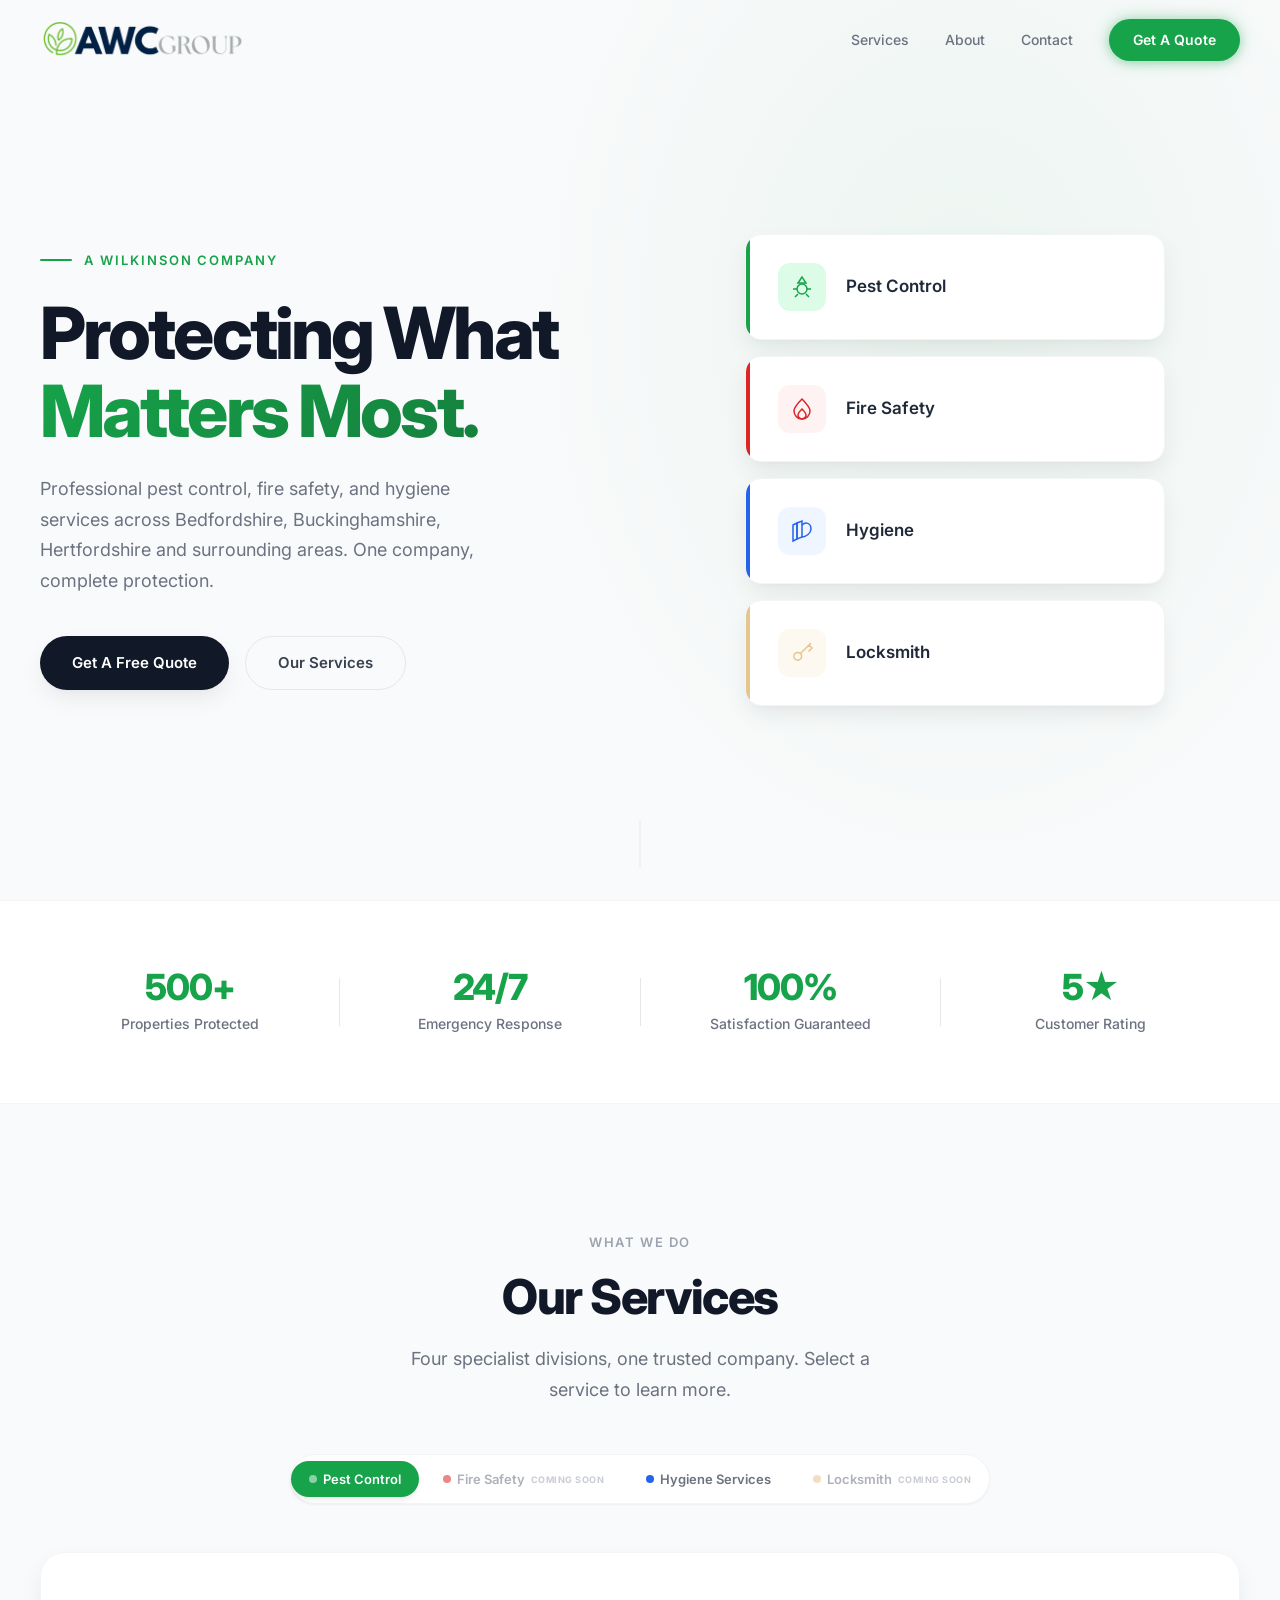
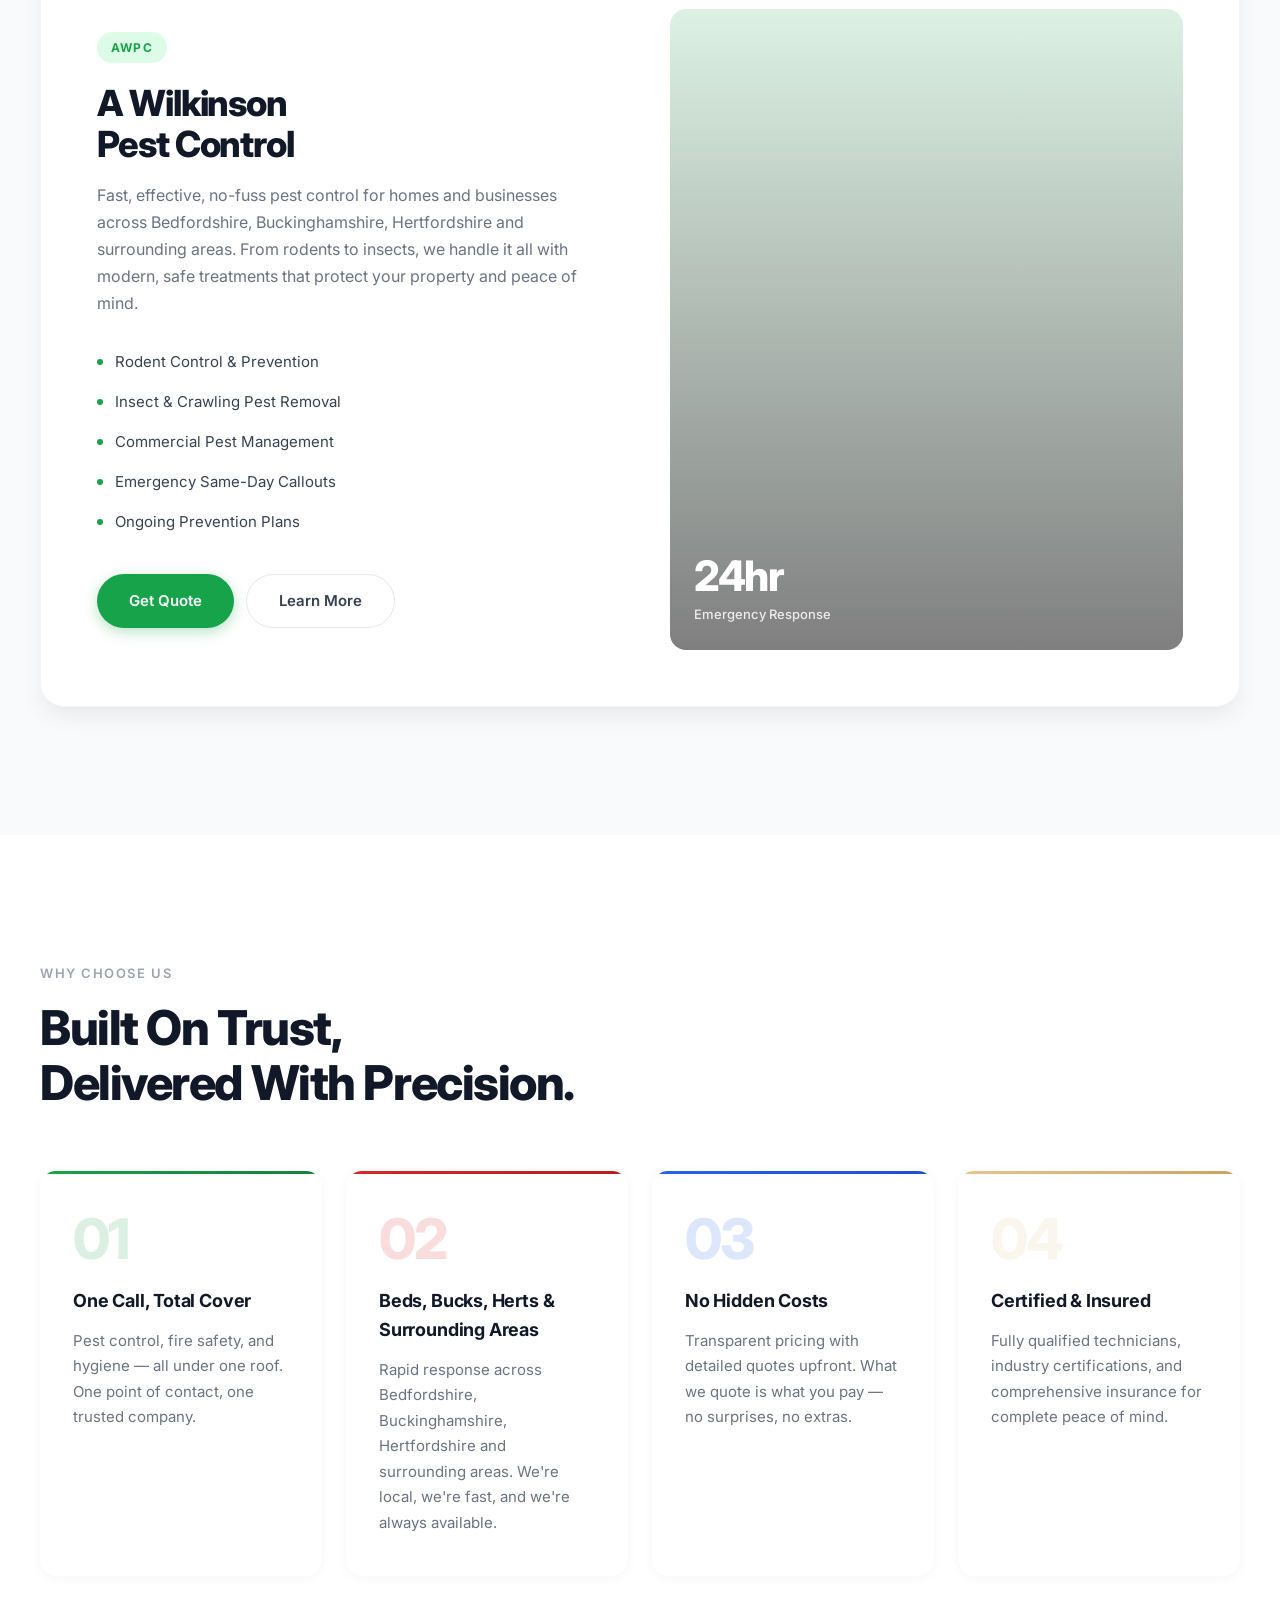
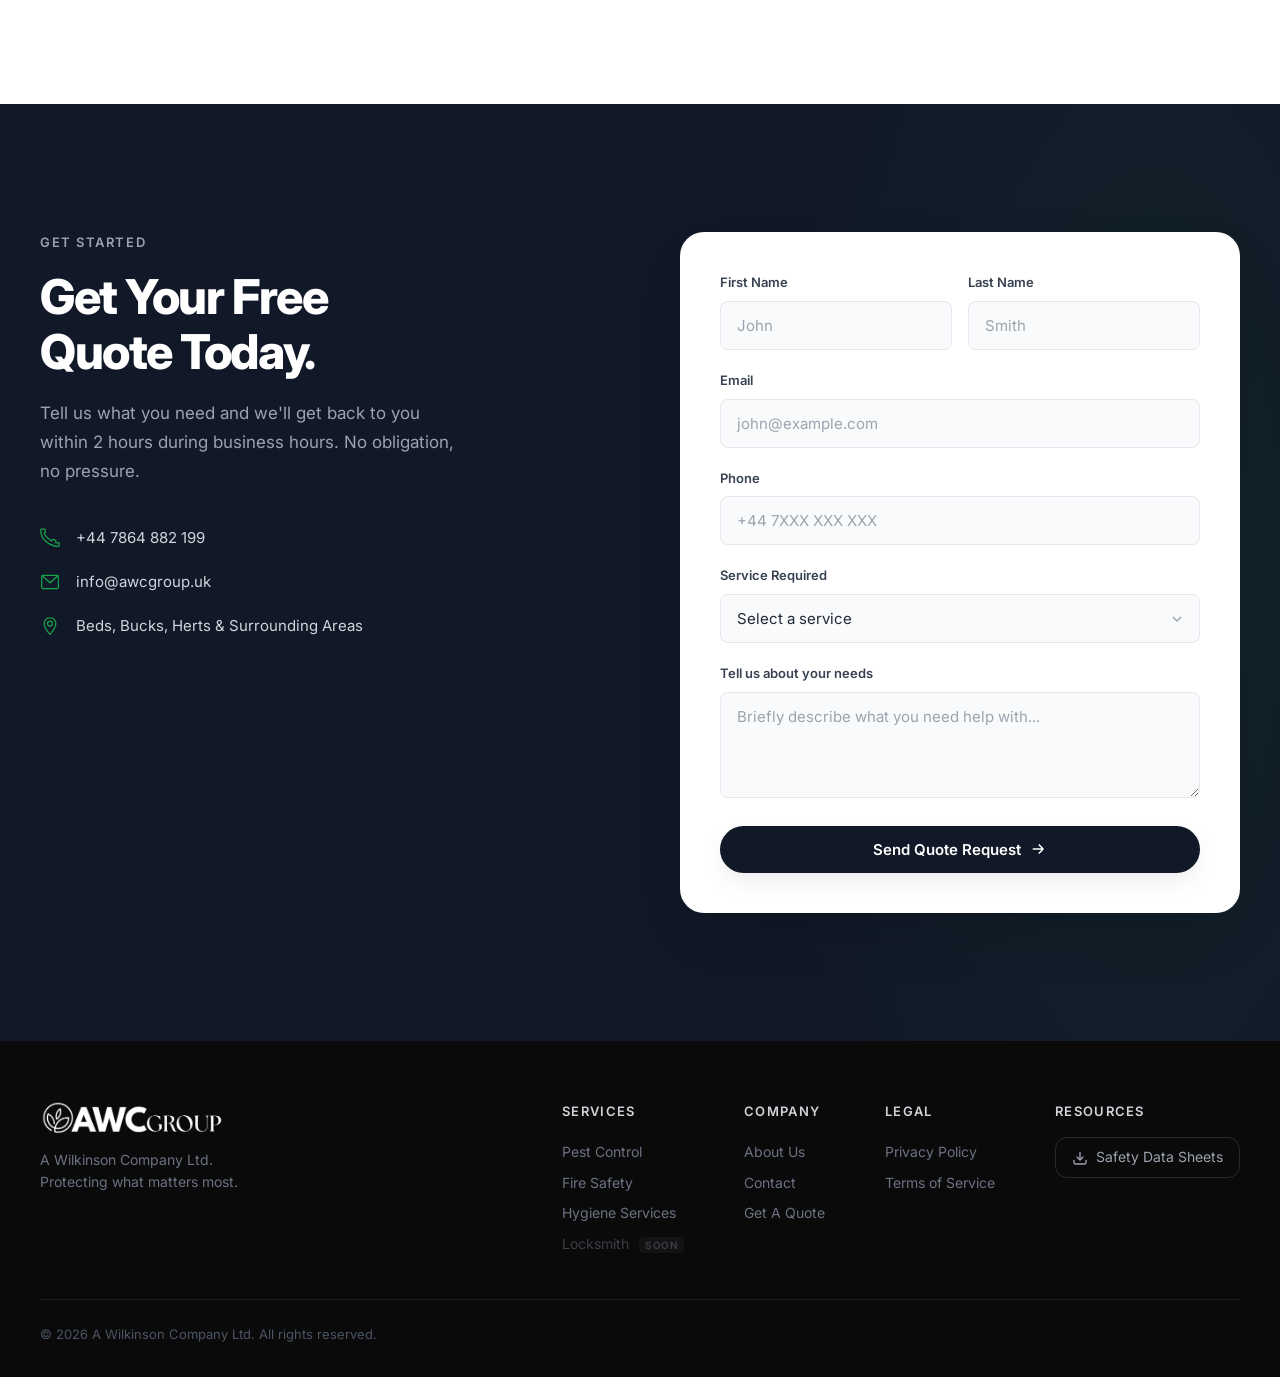
==== index.html @ a698be4d "Update contact email to info@awcgroup.uk across all pages Co-Authored-By: Claude Opus 4.6 <noreply@a" ====
<!DOCTYPE html>
<html lang="en">
<head>
    <meta charset="UTF-8">
    <meta name="viewport" content="width=device-width, initial-scale=1.0">
    <title>AWC Group | A Wilkinson Company</title>
    <link rel="icon" type="image/png" href="Assets/logos/awc-brand-circle.png">
    <link rel="apple-touch-icon" href="Assets/logos/awc-brand-circle.png">
    <link rel="preconnect" href="https://fonts.googleapis.com">
    <link rel="preconnect" href="https://fonts.gstatic.com" crossorigin>
    <link href="https://fonts.googleapis.com/css2?family=Inter:wght@300;400;500;600;700;800;900&display=swap" rel="stylesheet">
    <link rel="stylesheet" href="css/style.css">
    <link rel="stylesheet" href="css/animations.css">
</head>
<body>

    <!-- ===== NAVIGATION ===== -->
    <nav class="nav" id="nav">
        <div class="nav__container">
            <a href="index.html" class="nav__logo">
                <img src="Assets/AWC-Brand-Logo-Flat-e1769148801666.webp" alt="AWC Group" class="nav__logo-img">
            </a>

            <div class="nav__links">
                <div class="nav__dropdown">
                    <a href="#services" class="nav__link">Services</a>
                    <div class="nav__dropdown-menu">
                        <a href="pest-control.html" class="nav__dropdown-item nav__dropdown-item--pest">
                            <span class="nav__dropdown-dot"></span>Pest Control
                        </a>
                        <a href="fire-safety.html" class="nav__dropdown-item nav__dropdown-item--fire nav__dropdown-item--coming-soon">
                            <span class="nav__dropdown-dot"></span>Fire Safety<span class="nav__dropdown-coming-soon">Coming Soon</span>
                        </a>
                        <a href="hygiene-services.html" class="nav__dropdown-item nav__dropdown-item--hygiene">
                            <span class="nav__dropdown-dot"></span>Hygiene Services
                        </a>
                        <a href="#" class="nav__dropdown-item nav__dropdown-item--locksmith nav__dropdown-item--coming-soon">
                            <span class="nav__dropdown-dot"></span>Locksmith<span class="nav__dropdown-coming-soon">Coming Soon</span>
                        </a>
                    </div>
                </div>
                <a href="#about" class="nav__link">About</a>
                <a href="#quote" class="nav__link">Contact</a>
                <a href="#quote" class="nav__cta">Get A Quote</a>
            </div>

            <button class="nav__mobile-toggle" id="mobileToggle" aria-label="Menu">
                <span></span>
                <span></span>
                <span></span>
            </button>
        </div>
    </nav>

    <!-- Mobile Menu -->
    <div class="mobile-menu" id="mobileMenu">
        <div class="mobile-menu__bg"></div>
        <div class="mobile-menu__inner">
            <div class="mobile-menu__nav">
                <a href="#services" class="mobile-menu__link" data-index="1">Services</a>
                <a href="#about" class="mobile-menu__link" data-index="2">About</a>
                <a href="#quote" class="mobile-menu__link" data-index="3">Contact</a>
            </div>
            <div class="mobile-menu__services">
                <p class="mobile-menu__services-label">Our Divisions</p>
                <div class="mobile-menu__services-grid">
                    <a href="pest-control.html" class="mobile-menu__service-card mobile-menu__service-card--pest" data-index="4">
                        <div class="mobile-menu__service-icon">
                            <svg viewBox="0 0 24 24" fill="none" stroke="currentColor" stroke-width="1.5"><path d="M12 2L8 8H16L12 2Z"/><circle cx="12" cy="14" r="5"/><path d="M7 14H3M21 14H17"/></svg>
                        </div>
                        <div class="mobile-menu__service-info">
                            <span class="mobile-menu__service-name">Pest Control</span>
                            <span class="mobile-menu__service-tag">AWPC</span>
                        </div>
                        <svg class="mobile-menu__service-arrow" viewBox="0 0 24 24" fill="none" stroke="currentColor" stroke-width="2"><path d="M5 12H19M19 12L13 6M19 12L13 18"/></svg>
                    </a>
                    <div class="mobile-menu__service-card mobile-menu__service-card--fire mobile-menu__service-card--coming-soon" data-index="5">
                        <div class="mobile-menu__service-icon">
                            <svg viewBox="0 0 24 24" fill="none" stroke="currentColor" stroke-width="1.5"><path d="M12 2C8 6 4 10 4 14C4 18.4 7.6 22 12 22C16.4 22 20 18.4 20 14C20 10 16 6 12 2Z"/></svg>
                        </div>
                        <div class="mobile-menu__service-info">
                            <span class="mobile-menu__service-name">Fire Safety</span>
                            <span class="mobile-menu__service-tag">AWFS</span>
                            <span class="mobile-menu__service-coming-soon">Coming Soon</span>
                        </div>
                    </div>
                    <a href="hygiene-services.html" class="mobile-menu__service-card mobile-menu__service-card--hygiene" data-index="6">
                        <div class="mobile-menu__service-icon">
                            <svg viewBox="0 0 24 24" fill="none" stroke="currentColor" stroke-width="1.5"><path d="M12 22S20 18 20 12V5L12 2L4 5V12C4 18 12 22 12 22Z"/></svg>
                        </div>
                        <div class="mobile-menu__service-info">
                            <span class="mobile-menu__service-name">Hygiene Services</span>
                            <span class="mobile-menu__service-tag">AWHS</span>
                        </div>
                        <svg class="mobile-menu__service-arrow" viewBox="0 0 24 24" fill="none" stroke="currentColor" stroke-width="2"><path d="M5 12H19M19 12L13 6M19 12L13 18"/></svg>
                    </a>
                    <div class="mobile-menu__service-card mobile-menu__service-card--locksmith mobile-menu__service-card--coming-soon" data-index="7">
                        <div class="mobile-menu__service-icon">
                            <svg viewBox="0 0 24 24" fill="none" stroke="currentColor" stroke-width="1.5"><path d="M21 2L19 4M15.5 7.5L19 4M19 4L22 7L18.5 10.5M15.5 7.5L10.5 12.5C9 11 6.5 11 5 12.5C3.5 14 3.5 16.5 5 18C6.5 19.5 9 19.5 10.5 18C12 16.5 12 14 10.5 12.5M15.5 7.5L12 11"/></svg>
                        </div>
                        <div class="mobile-menu__service-info">
                            <span class="mobile-menu__service-name">Locksmith</span>
                            <span class="mobile-menu__service-tag">AWLS</span>
                            <span class="mobile-menu__service-coming-soon">Coming Soon</span>
                        </div>
                    </div>
                </div>
            </div>
            <div class="mobile-menu__bottom" data-index="8">
                <a href="#quote" class="mobile-menu__cta-btn">
                    Get A Free Quote
                    <svg viewBox="0 0 24 24" fill="none" stroke="currentColor" stroke-width="2" width="18" height="18"><path d="M5 12H19M19 12L13 6M19 12L13 18"/></svg>
                </a>
                <div class="mobile-menu__contact">
                    <span>info@awcgroup.uk</span>
                    <span class="mobile-menu__divider">&middot;</span>
                    <span>Beds, Bucks, Herts & Surrounding Areas</span>
                </div>
            </div>
        </div>
    </div>

    <!-- ===== HERO ===== -->
    <section class="hero" id="hero">
        <div class="hero__bg">
            <div class="hero__bg-image"></div>
            <div class="hero__gradient"></div>
        </div>
        <div class="hero__container">
            <div class="hero__content fade-up">
                <p class="hero__label">A Wilkinson Company</p>
                <h1 class="hero__title">
                    Protecting What<br>
                    <span class="hero__title-accent">Matters Most.</span>
                </h1>
                <p class="hero__subtitle">
                    Professional pest control, fire safety, and hygiene services across Bedfordshire, Buckinghamshire, Hertfordshire and surrounding areas. One company, complete protection.
                </p>
                <div class="hero__actions">
                    <a href="#quote" class="btn btn--primary">Get A Free Quote</a>
                    <a href="#services" class="btn btn--ghost">Our Services</a>
                </div>
            </div>
            <div class="hero__visual fade-up" style="animation-delay: 0.2s">
                <div class="hero__cards">
                    <div class="hero__card hero__card--pest" data-service="pest">
                        <div class="hero__card-icon">
                            <svg viewBox="0 0 24 24" fill="none" stroke="currentColor" stroke-width="1.5"><path d="M12 2L8 8H16L12 2Z"/><circle cx="12" cy="14" r="5"/><path d="M7 14H3M21 14H17M8 19L5 22M16 19L19 22"/></svg>
                        </div>
                        <span>Pest Control</span>
                    </div>
                    <div class="hero__card hero__card--fire" data-service="fire">
                        <div class="hero__card-icon">
                            <svg viewBox="0 0 24 24" fill="none" stroke="currentColor" stroke-width="1.5"><path d="M12 2C8 6 4 10 4 14C4 18.4 7.6 22 12 22C16.4 22 20 18.4 20 14C20 10 16 6 12 2Z"/><path d="M12 22C10 22 8 20 8 18C8 16 10 14 12 12C14 14 16 16 16 18C16 20 14 22 12 22Z"/></svg>
                        </div>
                        <span>Fire Safety</span>
                    </div>
                    <div class="hero__card hero__card--hygiene" data-service="hygiene">
                        <div class="hero__card-icon">
                            <svg viewBox="0 0 24 24" fill="none" stroke="currentColor" stroke-width="1.5"><path d="M3 6L7 4V20L3 22V6Z"/><path d="M7 4L12 2V18L7 20V4Z"/><path d="M12 6C12 6 14 4 16 4C20 4 21 8 21 10C21 14 16 18 12 18"/></svg>
                        </div>
                        <span>Hygiene</span>
                    </div>
                    <div class="hero__card hero__card--locksmith" data-service="locksmith">
                        <div class="hero__card-icon">
                            <svg viewBox="0 0 24 24" fill="none" stroke="currentColor" stroke-width="1.5"><path d="M21 2L19 4M15.5 7.5L19 4M19 4L22 7L18.5 10.5M15.5 7.5L10.5 12.5C9 11 6.5 11 5 12.5C3.5 14 3.5 16.5 5 18C6.5 19.5 9 19.5 10.5 18C12 16.5 12 14 10.5 12.5M15.5 7.5L12 11"/></svg>
                        </div>
                        <span>Locksmith</span>
                    </div>
                </div>
            </div>
        </div>
        <div class="hero__scroll">
            <div class="hero__scroll-line"></div>
        </div>
    </section>

    <!-- ===== TRUST BAR ===== -->
    <section class="trust">
        <div class="trust__container">
            <div class="trust__item fade-up">
                <span class="trust__number">500+</span>
                <span class="trust__label">Properties Protected</span>
            </div>
            <div class="trust__divider"></div>
            <div class="trust__item fade-up" style="animation-delay: 0.1s">
                <span class="trust__number">24/7</span>
                <span class="trust__label">Emergency Response</span>
            </div>
            <div class="trust__divider"></div>
            <div class="trust__item fade-up" style="animation-delay: 0.2s">
                <span class="trust__number">100%</span>
                <span class="trust__label">Satisfaction Guaranteed</span>
            </div>
            <div class="trust__divider"></div>
            <div class="trust__item fade-up" style="animation-delay: 0.3s">
                <span class="trust__number">5★</span>
                <span class="trust__label">Customer Rating</span>
            </div>
        </div>
    </section>

    <!-- ===== SERVICE SWITCHER ===== -->
    <section class="services" id="services">
        <div class="services__container">
            <div class="services__header fade-up">
                <p class="section-label">What We Do</p>
                <h2 class="section-title">Our Services</h2>
                <p class="section-subtitle">Four specialist divisions, one trusted company. Select a service to learn more.</p>
            </div>

            <!-- Service Tabs -->
            <div class="services__tabs fade-up">
                <button class="services__tab services__tab--active" data-tab="pest">
                    <span class="services__tab-dot services__tab-dot--pest"></span>
                    Pest Control
                </button>
                <button class="services__tab services__tab--coming-soon" data-tab="fire">
                    <span class="services__tab-dot services__tab-dot--fire"></span>
                    Fire Safety
                    <span class="services__tab-coming-soon">Coming Soon</span>
                </button>
                <button class="services__tab" data-tab="hygiene">
                    <span class="services__tab-dot services__tab-dot--hygiene"></span>
                    Hygiene Services
                </button>
                <button class="services__tab services__tab--coming-soon" data-tab="locksmith">
                    <span class="services__tab-dot services__tab-dot--locksmith"></span>
                    Locksmith
                    <span class="services__tab-coming-soon">Coming Soon</span>
                </button>
            </div>

            <!-- Service Panels -->
            <div class="services__panels">
                <!-- PEST CONTROL -->
                <div class="services__panel services__panel--active" data-panel="pest">
                    <div class="services__panel-content">
                        <div class="services__panel-text">
                            <div class="services__panel-badge services__panel-badge--pest">AWPC</div>
                            <h3 class="services__panel-title">A Wilkinson<br>Pest Control</h3>
                            <p class="services__panel-desc">
                                Fast, effective, no-fuss pest control for homes and businesses across Bedfordshire, Buckinghamshire, Hertfordshire and surrounding areas. From rodents to insects, we handle it all with modern, safe treatments that protect your property and peace of mind.
                            </p>
                            <ul class="services__panel-list">
                                <li>Rodent Control & Prevention</li>
                                <li>Insect & Crawling Pest Removal</li>
                                <li>Commercial Pest Management</li>
                                <li>Emergency Same-Day Callouts</li>
                                <li>Ongoing Prevention Plans</li>
                            </ul>
                            <div class="services__panel-actions">
                                <a href="#quote" class="btn btn--pest">Get Quote</a>
                                <a href="pest-control.html" class="btn btn--ghost">Learn More</a>
                            </div>
                        </div>
                        <div class="services__panel-visual">
                            <div class="services__panel-image services__panel-image--pest">
                                <div class="services__panel-overlay"></div>
                                <div class="services__panel-stat">
                                    <span class="services__panel-stat-number">24hr</span>
                                    <span class="services__panel-stat-label">Emergency Response</span>
                                </div>
                            </div>
                        </div>
                    </div>
                </div>

                <!-- FIRE SAFETY -->
                <div class="services__panel" data-panel="fire">
                    <div class="services__panel-content" style="position: relative;">
                        <div class="services__panel-coming-soon">
                            <span class="services__panel-coming-soon-badge">Coming Soon</span>
                        </div>
                        <div class="services__panel-text">
                            <div class="services__panel-badge services__panel-badge--fire">AWFS</div>
                            <h3 class="services__panel-title">A Wilkinson<br>Fire Safety</h3>
                            <p class="services__panel-desc">
                                Comprehensive fire safety solutions to keep your premises compliant and your people safe. Expert risk assessments, equipment installation, and ongoing maintenance you can trust.
                            </p>
                            <ul class="services__panel-list">
                                <li>Fire Risk Assessments</li>
                                <li>Fire Extinguisher Supply & Service</li>
                                <li>Fire Alarm Installation & Testing</li>
                                <li>Emergency Lighting</li>
                                <li>Staff Fire Safety Training</li>
                            </ul>
                            <div class="services__panel-actions">
                                <a href="fire-safety.html" class="btn btn--ghost">Learn More</a>
                            </div>
                        </div>
                        <div class="services__panel-visual">
                            <div class="services__panel-image services__panel-image--fire">
                                <div class="services__panel-overlay"></div>
                                <div class="services__panel-stat">
                                    <span class="services__panel-stat-number">100%</span>
                                    <span class="services__panel-stat-label">Compliance Focused</span>
                                </div>
                            </div>
                        </div>
                    </div>
                </div>

                <!-- HYGIENE SERVICES -->
                <div class="services__panel" data-panel="hygiene">
                    <div class="services__panel-content">
                        <div class="services__panel-text">
                            <div class="services__panel-badge services__panel-badge--hygiene">AWHS</div>
                            <h3 class="services__panel-title">A Wilkinson<br>Hygiene Services</h3>
                            <p class="services__panel-desc">
                                Professional hygiene and sanitation services for workplaces, commercial kitchens, and public spaces. We keep your environment clean, safe, and compliant with health regulations.
                            </p>
                            <ul class="services__panel-list">
                                <li>Commercial Deep Cleaning</li>
                                <li>Washroom Hygiene Services</li>
                                <li>Kitchen & Food Area Sanitation</li>
                                <li>Waste Management Solutions</li>
                                <li>Scheduled Maintenance Plans</li>
                            </ul>
                            <div class="services__panel-actions">
                                <a href="#quote" class="btn btn--hygiene">Get Quote</a>
                                <a href="hygiene-services.html" class="btn btn--ghost">Learn More</a>
                            </div>
                        </div>
                        <div class="services__panel-visual">
                            <div class="services__panel-image services__panel-image--hygiene">
                                <div class="services__panel-overlay"></div>
                                <div class="services__panel-stat">
                                    <span class="services__panel-stat-number">5★</span>
                                    <span class="services__panel-stat-label">Rated Service</span>
                                </div>
                            </div>
                        </div>
                    </div>
                </div>

                <!-- LOCKSMITH -->
                <div class="services__panel" data-panel="locksmith">
                    <div class="services__panel-content" style="position: relative;">
                        <div class="services__panel-coming-soon">
                            <span class="services__panel-coming-soon-badge">Coming Soon</span>
                        </div>
                        <div class="services__panel-text">
                            <div class="services__panel-badge services__panel-badge--locksmith">AWLS</div>
                            <h3 class="services__panel-title">A Wilkinson<br>Locksmith</h3>
                            <p class="services__panel-desc">
                                Professional locksmith services for homes and businesses across Bedfordshire, Buckinghamshire, Hertfordshire and surrounding areas. From emergency lockouts to security upgrades, we keep your property secure.
                            </p>
                            <ul class="services__panel-list">
                                <li>Emergency Lockout Response</li>
                                <li>Lock Replacement & Repair</li>
                                <li>Security Upgrades</li>
                                <li>Commercial Access Systems</li>
                                <li>Key Cutting & Duplication</li>
                            </ul>
                            <div class="services__panel-actions">
                                <a href="#" class="btn btn--ghost">Learn More</a>
                            </div>
                        </div>
                        <div class="services__panel-visual">
                            <div class="services__panel-image services__panel-image--locksmith">
                                <div class="services__panel-overlay"></div>
                                <div class="services__panel-stat">
                                    <span class="services__panel-stat-number">24/7</span>
                                    <span class="services__panel-stat-label">Emergency Callouts</span>
                                </div>
                            </div>
                        </div>
                    </div>
                </div>
            </div>
        </div>
    </section>

    <!-- ===== WHY AWC ===== -->
    <section class="why" id="about">
        <div class="why__container">
            <div class="why__header fade-up">
                <p class="section-label">Why Choose Us</p>
                <h2 class="section-title">Built On Trust,<br>Delivered With Precision.</h2>
            </div>
            <div class="why__grid">
                <div class="why__card fade-up">
                    <div class="why__card-number">01</div>
                    <h3 class="why__card-title">One Call, Total Cover</h3>
                    <p class="why__card-desc">Pest control, fire safety, and hygiene — all under one roof. One point of contact, one trusted company.</p>
                </div>
                <div class="why__card fade-up" style="animation-delay: 0.1s">
                    <div class="why__card-number">02</div>
                    <h3 class="why__card-title">Beds, Bucks, Herts & Surrounding Areas</h3>
                    <p class="why__card-desc">Rapid response across Bedfordshire, Buckinghamshire, Hertfordshire and surrounding areas. We're local, we're fast, and we're always available.</p>
                </div>
                <div class="why__card fade-up" style="animation-delay: 0.2s">
                    <div class="why__card-number">03</div>
                    <h3 class="why__card-title">No Hidden Costs</h3>
                    <p class="why__card-desc">Transparent pricing with detailed quotes upfront. What we quote is what you pay — no surprises, no extras.</p>
                </div>
                <div class="why__card fade-up" style="animation-delay: 0.3s">
                    <div class="why__card-number">04</div>
                    <h3 class="why__card-title">Certified & Insured</h3>
                    <p class="why__card-desc">Fully qualified technicians, industry certifications, and comprehensive insurance for complete peace of mind.</p>
                </div>
            </div>
        </div>
    </section>

    <!-- ===== QUOTE / CONTACT ===== -->
    <section class="quote" id="quote">
        <div class="quote__container">
            <div class="quote__left fade-up">
                <p class="section-label">Get Started</p>
                <h2 class="section-title section-title--light">Get Your Free<br>Quote Today.</h2>
                <p class="quote__desc">Tell us what you need and we'll get back to you within 2 hours during business hours. No obligation, no pressure.</p>
                <div class="quote__contact-info">
                    <div class="quote__contact-item">
                        <svg viewBox="0 0 24 24" fill="none" stroke="currentColor" stroke-width="1.5"><path d="M22 16.92V19.92C22 20.48 21.56 20.93 21 20.97C20.63 21 20.25 21.01 19.88 21C14.52 20.44 9.47 18.27 5.44 14.56C1.73 11.03 -0.27 6.27 0.03 1.35C0.07 0.78 0.52 0.33 1.08 0.33H4.08C4.58 0.33 5 0.71 5.05 1.2C5.14 2.09 5.33 2.96 5.61 3.8L3.79 5.62C5.85 9.35 8.98 12.48 12.71 14.54L14.53 12.72C15.37 13 16.24 13.19 17.13 13.28C17.62 13.33 18 13.75 18 14.25V16.92H22Z" transform="translate(1,1)"/></svg>
                        <span>+44 7864 882 199</span>
                    </div>
                    <div class="quote__contact-item">
                        <svg viewBox="0 0 24 24" fill="none" stroke="currentColor" stroke-width="1.5"><rect x="2" y="4" width="20" height="16" rx="2"/><path d="M22 4L12 13L2 4"/></svg>
                        <span>info@awcgroup.uk</span>
                    </div>
                    <div class="quote__contact-item">
                        <svg viewBox="0 0 24 24" fill="none" stroke="currentColor" stroke-width="1.5"><path d="M12 2C8.13 2 5 5.13 5 9C5 14.25 12 22 12 22C12 22 19 14.25 19 9C19 5.13 15.87 2 12 2Z"/><circle cx="12" cy="9" r="3"/></svg>
                        <span>Beds, Bucks, Herts & Surrounding Areas</span>
                    </div>
                </div>
            </div>
            <div class="quote__right fade-up" style="animation-delay: 0.15s">
                <form class="quote__form" id="quoteForm">
                    <div class="quote__form-row">
                        <div class="quote__form-group">
                            <label class="quote__form-label">First Name</label>
                            <input type="text" name="firstName" class="quote__form-input" placeholder="John" required>
                        </div>
                        <div class="quote__form-group">
                            <label class="quote__form-label">Last Name</label>
                            <input type="text" name="lastName" class="quote__form-input" placeholder="Smith">
                        </div>
                    </div>
                    <div class="quote__form-group">
                        <label class="quote__form-label">Email</label>
                        <input type="email" name="email" class="quote__form-input" placeholder="john@example.com" required>
                    </div>
                    <div class="quote__form-group">
                        <label class="quote__form-label">Phone</label>
                        <input type="tel" name="phone" class="quote__form-input" placeholder="+44 7XXX XXX XXX" required>
                    </div>
                    <div class="quote__form-group">
                        <label class="quote__form-label">Service Required</label>
                        <select name="service" class="quote__form-input quote__form-select" required>
                            <option value="" disabled selected>Select a service</option>
                            <option value="pest-control">Pest Control</option>
                            <option value="fire-safety">Fire Safety</option>
                            <option value="hygiene-services">Hygiene Services</option>
                            <option value="locksmith">Locksmith</option>
                            <option value="multiple">Multiple Services</option>
                            <option value="other">Other</option>
                        </select>
                    </div>
                    <div class="quote__form-group">
                        <label class="quote__form-label">Tell us about your needs</label>
                        <textarea name="message" class="quote__form-input quote__form-textarea" placeholder="Briefly describe what you need help with..." rows="4" required></textarea>
                    </div>
                    <button type="submit" class="btn btn--primary btn--full">
                        Send Quote Request
                        <svg viewBox="0 0 24 24" fill="none" stroke="currentColor" stroke-width="2" width="18" height="18"><path d="M5 12H19M19 12L13 6M19 12L13 18"/></svg>
                    </button>
                </form>
            </div>
        </div>
    </section>

    <!-- ===== FOOTER ===== -->
    <footer class="footer">
        <div class="footer__container">
            <div class="footer__top">
                <div class="footer__brand">
                    <img src="Assets/AWC-Brand-Logo-Flat-e1769148801666.webp" alt="AWC Group" class="footer__logo-img">
                    <p class="footer__tagline">A Wilkinson Company Ltd.<br>Protecting what matters most.</p>
                </div>
                <div class="footer__links">
                    <div class="footer__col">
                        <h4 class="footer__col-title">Services</h4>
                        <a href="pest-control.html" class="footer__link">Pest Control</a>
                        <a href="fire-safety.html" class="footer__link">Fire Safety</a>
                        <a href="hygiene-services.html" class="footer__link">Hygiene Services</a>
                        <a href="#" class="footer__link footer__link--muted">Locksmith <span class="footer__coming-soon">Soon</span></a>
                    </div>
                    <div class="footer__col">
                        <h4 class="footer__col-title">Company</h4>
                        <a href="#about" class="footer__link">About Us</a>
                        <a href="#quote" class="footer__link">Contact</a>
                        <a href="#quote" class="footer__link">Get A Quote</a>
                    </div>
                    <div class="footer__col">
                        <h4 class="footer__col-title">Legal</h4>
                        <a href="privacy-policy.html" class="footer__link">Privacy Policy</a>
                        <a href="terms.html" class="footer__link">Terms of Service</a>
                    </div>
                    <div class="footer__col">
                        <h4 class="footer__col-title">Resources</h4>
                        <a href="Assets/SDS Library Pest Control.pdf" class="footer__download" target="_blank" download>
                            <svg width="16" height="16" viewBox="0 0 24 24" fill="none" stroke="currentColor" stroke-width="2"><path d="M21 15v4a2 2 0 0 1-2 2H5a2 2 0 0 1-2-2v-4"/><polyline points="7 10 12 15 17 10"/><line x1="12" y1="15" x2="12" y2="3"/></svg>
                            Safety Data Sheets
                        </a>
                    </div>
                </div>
            </div>
            <div class="footer__bottom">
                <p>&copy; 2026 A Wilkinson Company Ltd. All rights reserved.</p>
            </div>
        </div>
    </footer>

    <script src="js/main.js"></script>
</body>
</html>
---- css/style.css ----
/* ===== VARIABLES ===== */
:root {
    /* Brand Colors */
    --color-dark: #0a0a0a;
    --color-white: #ffffff;
    --color-gray-50: #f9fafb;
    --color-gray-100: #f3f4f6;
    --color-gray-200: #e5e7eb;
    --color-gray-300: #d1d5db;
    --color-gray-400: #9ca3af;
    --color-gray-500: #6b7280;
    --color-gray-600: #4b5563;
    --color-gray-700: #374151;
    --color-gray-800: #1f2937;
    --color-gray-900: #111827;

    /* Service Colors */
    --color-pest: #16a34a;
    --color-pest-light: #dcfce7;
    --color-pest-dark: #15803d;

    --color-fire: #dc2626;
    --color-fire-light: #fef2f2;
    --color-fire-dark: #b91c1c;

    --color-hygiene: #2563eb;
    --color-hygiene-light: #eff6ff;
    --color-hygiene-dark: #1d4ed8;

    --color-locksmith: #e5c68f;
    --color-locksmith-light: #fdf8f0;
    --color-locksmith-dark: #c9a45e;

    /* Typography */
    --font-main: 'Inter', -apple-system, BlinkMacSystemFont, 'Segoe UI', sans-serif;

    /* Spacing */
    --section-padding: clamp(80px, 10vw, 140px);
    --container-max: 1400px;
    --container-padding: clamp(20px, 4vw, 40px);

    /* Transitions */
    --ease-out: cubic-bezier(0.16, 1, 0.3, 1);
    --ease-in-out: cubic-bezier(0.65, 0, 0.35, 1);

    /* Shadows */
    --shadow-sm: 0 1px 2px rgba(0,0,0,0.05);
    --shadow-md: 0 4px 6px -1px rgba(0,0,0,0.07), 0 2px 4px -2px rgba(0,0,0,0.05);
    --shadow-lg: 0 10px 25px -3px rgba(0,0,0,0.08), 0 4px 6px -4px rgba(0,0,0,0.03);
    --shadow-xl: 0 20px 50px -12px rgba(0,0,0,0.12);
    --shadow-2xl: 0 25px 60px -15px rgba(0,0,0,0.18);

    /* Border Radius */
    --radius-sm: 8px;
    --radius-md: 12px;
    --radius-lg: 16px;
    --radius-xl: 24px;
}

/* ===== RESET ===== */
*, *::before, *::after {
    margin: 0;
    padding: 0;
    box-sizing: border-box;
}

html {
    scroll-behavior: smooth;
    -webkit-font-smoothing: antialiased;
    -moz-osx-font-smoothing: grayscale;
}

body {
    font-family: var(--font-main);
    font-size: 16px;
    line-height: 1.6;
    color: var(--color-gray-800);
    background: var(--color-white);
    overflow-x: hidden;
}

a {
    text-decoration: none;
    color: inherit;
}

ul, ol {
    list-style: none;
}

img {
    max-width: 100%;
    display: block;
}

button, input, select, textarea {
    font-family: inherit;
    font-size: inherit;
    border: none;
    outline: none;
    background: none;
}

button {
    cursor: pointer;
}

/* ===== UTILITIES ===== */
.section-label {
    font-size: 13px;
    font-weight: 600;
    text-transform: uppercase;
    letter-spacing: 0.12em;
    color: var(--color-gray-400);
    margin-bottom: 16px;
}

.section-title {
    font-size: clamp(32px, 5vw, 48px);
    font-weight: 800;
    line-height: 1.15;
    color: var(--color-gray-900);
    letter-spacing: -0.03em;
    margin-bottom: 20px;
}

.section-title--light {
    color: var(--color-white);
}

.section-subtitle {
    font-size: 18px;
    color: var(--color-gray-500);
    max-width: 520px;
    line-height: 1.7;
}

/* ===== BUTTONS ===== */
.btn {
    display: inline-flex;
    align-items: center;
    gap: 8px;
    padding: 14px 32px;
    font-size: 15px;
    font-weight: 600;
    border-radius: 100px;
    transition: all 0.4s var(--ease-out);
    position: relative;
    overflow: hidden;
}

.btn--primary {
    background: var(--color-gray-900);
    color: var(--color-white);
    box-shadow: var(--shadow-lg), 0 0 0 0 rgba(0,0,0,0);
}

.btn--primary:hover {
    transform: translateY(-2px);
    box-shadow: var(--shadow-xl), 0 0 0 0 rgba(0,0,0,0);
    background: var(--color-dark);
}

.btn--primary:active {
    transform: translateY(0);
}

.btn--ghost {
    color: var(--color-gray-700);
    border: 1.5px solid var(--color-gray-200);
    background: transparent;
}

.btn--ghost:hover {
    border-color: var(--color-gray-400);
    transform: translateY(-2px);
    box-shadow: var(--shadow-md);
}

.btn--pest {
    background: var(--color-pest);
    color: var(--color-white);
    box-shadow: 0 4px 14px rgba(22, 163, 74, 0.3);
}

.btn--pest:hover {
    background: var(--color-pest-dark);
    transform: translateY(-2px);
    box-shadow: 0 8px 25px rgba(22, 163, 74, 0.35);
}

.btn--fire {
    background: var(--color-fire);
    color: var(--color-white);
    box-shadow: 0 4px 14px rgba(220, 38, 38, 0.3);
}

.btn--fire:hover {
    background: var(--color-fire-dark);
    transform: translateY(-2px);
    box-shadow: 0 8px 25px rgba(220, 38, 38, 0.35);
}

.btn--hygiene {
    background: var(--color-hygiene);
    color: var(--color-white);
    box-shadow: 0 4px 14px rgba(37, 99, 235, 0.3);
}

.btn--hygiene:hover {
    background: var(--color-hygiene-dark);
    transform: translateY(-2px);
    box-shadow: 0 8px 25px rgba(37, 99, 235, 0.35);
}

.btn--locksmith {
    background: var(--color-locksmith);
    color: var(--color-white);
    box-shadow: 0 4px 14px rgba(233, 122, 31, 0.3);
}

.btn--locksmith:hover {
    background: var(--color-locksmith-dark);
    transform: translateY(-2px);
    box-shadow: 0 8px 25px rgba(233, 122, 31, 0.35);
}

.btn--full {
    width: 100%;
    justify-content: center;
}

/* ===== NAVIGATION ===== */
.nav {
    position: fixed;
    top: 0;
    left: 0;
    right: 0;
    z-index: 1000;
    padding: 0 var(--container-padding);
    transition: all 0.4s var(--ease-out);
}

.nav--scrolled {
    background: rgba(255, 255, 255, 0.92);
    backdrop-filter: blur(20px);
    -webkit-backdrop-filter: blur(20px);
    border-bottom: 1px solid rgba(0, 0, 0, 0.06);
}

.nav__container {
    max-width: var(--container-max);
    margin: 0 auto;
    display: flex;
    align-items: center;
    justify-content: space-between;
    height: 80px;
}

.nav__logo {
    display: flex;
    align-items: center;
    gap: 10px;
    z-index: 10;
}

.nav__logo-img {
    height: 40px;
    width: auto;
}

.nav__logo-text {
    font-size: 22px;
    font-weight: 800;
    color: var(--color-gray-900);
    letter-spacing: -0.02em;
}

.nav__logo-thin {
    font-weight: 300;
    color: var(--color-gray-400);
}

.nav__links {
    display: flex;
    align-items: center;
    gap: 36px;
}

.nav__link {
    font-size: 14px;
    font-weight: 500;
    color: var(--color-gray-500);
    transition: color 0.3s;
    position: relative;
}

.nav__link::after {
    content: '';
    position: absolute;
    bottom: -4px;
    left: 0;
    width: 0;
    height: 2px;
    background: var(--color-gray-900);
    transition: width 0.3s var(--ease-out);
    border-radius: 1px;
}

.nav__link:hover {
    color: var(--color-gray-900);
}

.nav__link:hover::after {
    width: 100%;
}

.nav__cta {
    font-size: 14px;
    font-weight: 600;
    color: var(--color-white);
    padding: 10px 24px;
    border: none;
    border-radius: 100px;
    background: var(--color-pest);
    box-shadow: 0 0 16px rgba(22, 163, 74, 0.35), 0 2px 8px rgba(22, 163, 74, 0.2);
    transition: all 0.35s var(--ease-out);
    animation: ctaPulse 2.5s ease-in-out infinite;
}

.nav__cta:hover {
    background: var(--color-pest-dark);
    color: var(--color-white);
    box-shadow: 0 0 24px rgba(22, 163, 74, 0.5), 0 4px 16px rgba(22, 163, 74, 0.3);
    transform: translateY(-1px);
}

/* Service-specific CTA colors */
[data-service="fire"] .nav__cta {
    background: var(--color-fire);
    box-shadow: 0 0 16px rgba(220, 38, 38, 0.35), 0 2px 8px rgba(220, 38, 38, 0.2);
    animation: ctaPulseFire 2.5s ease-in-out infinite;
}
[data-service="fire"] .nav__cta:hover {
    background: var(--color-fire-dark);
    box-shadow: 0 0 24px rgba(220, 38, 38, 0.5), 0 4px 16px rgba(220, 38, 38, 0.3);
}

[data-service="hygiene"] .nav__cta {
    background: var(--color-hygiene);
    box-shadow: 0 0 16px rgba(37, 99, 235, 0.35), 0 2px 8px rgba(37, 99, 235, 0.2);
    animation: ctaPulseHygiene 2.5s ease-in-out infinite;
}
[data-service="hygiene"] .nav__cta:hover {
    background: var(--color-hygiene-dark);
    box-shadow: 0 0 24px rgba(37, 99, 235, 0.5), 0 4px 16px rgba(37, 99, 235, 0.3);
}

@keyframes ctaPulse {
    0%, 100% { box-shadow: 0 0 16px rgba(22, 163, 74, 0.35), 0 2px 8px rgba(22, 163, 74, 0.2); }
    50% { box-shadow: 0 0 22px rgba(22, 163, 74, 0.5), 0 2px 12px rgba(22, 163, 74, 0.3); }
}
@keyframes ctaPulseFire {
    0%, 100% { box-shadow: 0 0 16px rgba(220, 38, 38, 0.35), 0 2px 8px rgba(220, 38, 38, 0.2); }
    50% { box-shadow: 0 0 22px rgba(220, 38, 38, 0.5), 0 2px 12px rgba(220, 38, 38, 0.3); }
}
@keyframes ctaPulseHygiene {
    0%, 100% { box-shadow: 0 0 16px rgba(37, 99, 235, 0.35), 0 2px 8px rgba(37, 99, 235, 0.2); }
    50% { box-shadow: 0 0 22px rgba(37, 99, 235, 0.5), 0 2px 12px rgba(37, 99, 235, 0.3); }
}

/* Dropdown */
.nav__dropdown {
    position: relative;
}

.nav__dropdown-menu {
    position: absolute;
    top: 100%;
    left: 50%;
    transform: translateX(-50%) translateY(8px);
    background: var(--color-white);
    border-radius: var(--radius-md);
    box-shadow: var(--shadow-xl);
    border: 1px solid var(--color-gray-100);
    padding: 8px;
    min-width: 240px;
    opacity: 0;
    visibility: hidden;
    transition: all 0.3s var(--ease-out);
    z-index: 100;
}

.nav__dropdown:hover .nav__dropdown-menu {
    opacity: 1;
    visibility: visible;
    transform: translateX(-50%) translateY(0);
}

.nav__dropdown-item {
    display: flex;
    align-items: center;
    gap: 10px;
    padding: 10px 14px;
    font-size: 14px;
    font-weight: 500;
    color: var(--color-gray-600);
    border-radius: var(--radius-sm);
    transition: all 0.2s var(--ease-out);
}

.nav__dropdown-item:hover {
    background: var(--color-gray-50);
    color: var(--color-gray-900);
}

.nav__dropdown-dot {
    width: 8px;
    height: 8px;
    border-radius: 50%;
    flex-shrink: 0;
}

.nav__dropdown-item--pest .nav__dropdown-dot { background: var(--color-pest); }
.nav__dropdown-item--fire .nav__dropdown-dot { background: var(--color-fire); }
.nav__dropdown-item--hygiene .nav__dropdown-dot { background: var(--color-hygiene); }
.nav__dropdown-item--locksmith .nav__dropdown-dot { background: var(--color-locksmith); }

.nav__dropdown-item--pest:hover { color: var(--color-pest); }
.nav__dropdown-item--fire:hover { color: var(--color-fire); }
.nav__dropdown-item--hygiene:hover { color: var(--color-hygiene); }
.nav__dropdown-item--locksmith:hover { color: var(--color-locksmith); }

.nav__dropdown-item--coming-soon {
    opacity: 0.5;
    pointer-events: none;
    cursor: default;
}

.nav__dropdown-coming-soon {
    font-size: 9px;
    font-weight: 600;
    text-transform: uppercase;
    letter-spacing: 0.05em;
    background: var(--color-gray-100);
    color: var(--color-gray-400);
    padding: 2px 6px;
    border-radius: 100px;
    margin-left: auto;
    white-space: nowrap;
    flex-shrink: 0;
}

/* Mobile Sublinks */
.mobile-menu__sublink {
    font-size: 18px;
    font-weight: 500;
    color: var(--color-gray-400);
    transform: translateY(20px);
    opacity: 0;
    transition: all 0.4s var(--ease-out);
}

.mobile-menu.active .mobile-menu__sublink {
    transform: translateY(0);
    opacity: 1;
}

.mobile-menu.active .mobile-menu__sublink:nth-child(2) { transition-delay: 0.12s; }
.mobile-menu.active .mobile-menu__sublink:nth-child(3) { transition-delay: 0.14s; }
.mobile-menu.active .mobile-menu__sublink:nth-child(4) { transition-delay: 0.16s; }

/* Mobile Toggle */
.nav__mobile-toggle {
    display: none;
    flex-direction: column;
    gap: 5px;
    z-index: 10;
    padding: 4px;
}

.nav__mobile-toggle span {
    display: block;
    width: 22px;
    height: 2px;
    background: var(--color-gray-900);
    border-radius: 2px;
    transition: all 0.3s var(--ease-out);
}

.nav__mobile-toggle.active span:nth-child(1) {
    transform: rotate(45deg) translate(5px, 5px);
}

.nav__mobile-toggle.active span:nth-child(2) {
    opacity: 0;
}

.nav__mobile-toggle.active span:nth-child(3) {
    transform: rotate(-45deg) translate(5px, -5px);
}

/* Mobile Menu */
.mobile-menu {
    position: fixed;
    top: 0;
    left: 0;
    right: 0;
    bottom: 0;
    z-index: 999;
    pointer-events: none;
    visibility: hidden;
}

.mobile-menu.active {
    pointer-events: all;
    visibility: visible;
}

/* Light background sweep */
.mobile-menu__bg {
    position: absolute;
    inset: 0;
    background: rgba(255, 255, 255, 0.97);
    backdrop-filter: blur(24px);
    -webkit-backdrop-filter: blur(24px);
    transform: scaleY(0);
    transform-origin: top center;
    transition: transform 0.6s cubic-bezier(0.77, 0, 0.175, 1);
}

.mobile-menu.active .mobile-menu__bg {
    transform: scaleY(1);
}

/* Inner layout */
.mobile-menu__inner {
    position: relative;
    z-index: 1;
    height: 100%;
    display: flex;
    flex-direction: column;
    justify-content: center;
    padding: 90px var(--container-padding) 32px;
    gap: 28px;
    overflow-y: auto;
}

/* Big nav links */
.mobile-menu__nav {
    display: flex;
    flex-direction: column;
    gap: 4px;
}

.mobile-menu__link {
    font-size: 38px;
    font-weight: 800;
    color: var(--color-gray-900);
    letter-spacing: -0.03em;
    line-height: 1.2;
    opacity: 0;
    transform: translateY(30px) rotate(2deg);
    transition: all 0.5s cubic-bezier(0.16, 1, 0.3, 1);
    display: inline-block;
    position: relative;
    padding: 4px 0;
}

.mobile-menu__link::after {
    content: '';
    position: absolute;
    bottom: 0;
    left: 0;
    width: 0;
    height: 3px;
    background: var(--color-pest);
    border-radius: 2px;
    transition: width 0.4s var(--ease-out);
}

.mobile-menu__link:hover::after,
.mobile-menu__link:active::after {
    width: 100%;
}

.mobile-menu.active .mobile-menu__link {
    opacity: 1;
    transform: translateY(0) rotate(0deg);
}

/* Staggered entrances */
.mobile-menu.active [data-index="1"] { transition-delay: 0.15s; }
.mobile-menu.active [data-index="2"] { transition-delay: 0.2s; }
.mobile-menu.active [data-index="3"] { transition-delay: 0.25s; }
.mobile-menu.active [data-index="4"] { transition-delay: 0.3s; }
.mobile-menu.active [data-index="5"] { transition-delay: 0.35s; }
.mobile-menu.active [data-index="6"] { transition-delay: 0.4s; }
.mobile-menu.active [data-index="7"] { transition-delay: 0.45s; }

/* Services section */
.mobile-menu__services {
    display: flex;
    flex-direction: column;
    gap: 12px;
}

.mobile-menu__services-label {
    font-size: 11px;
    font-weight: 600;
    text-transform: uppercase;
    letter-spacing: 0.15em;
    color: var(--color-gray-400);
    opacity: 0;
    transition: opacity 0.5s 0.25s;
}

.mobile-menu.active .mobile-menu__services-label {
    opacity: 1;
}

.mobile-menu__services-grid {
    display: flex;
    flex-direction: column;
    gap: 8px;
}

/* Service cards */
.mobile-menu__service-card {
    display: flex;
    align-items: center;
    gap: 16px;
    padding: 16px 18px;
    border-radius: var(--radius-md);
    background: var(--color-gray-50);
    border: 1px solid var(--color-gray-100);
    transition: all 0.4s var(--ease-out);
    opacity: 0;
    transform: translateX(-20px);
    position: relative;
    overflow: hidden;
}

.mobile-menu__service-card::before {
    content: '';
    position: absolute;
    left: 0;
    top: 0;
    bottom: 0;
    width: 3px;
    transition: width 0.3s var(--ease-out);
}

.mobile-menu__service-card--pest::before { background: var(--color-pest); }
.mobile-menu__service-card--fire::before { background: var(--color-fire); }
.mobile-menu__service-card--hygiene::before { background: var(--color-hygiene); }
.mobile-menu__service-card--locksmith::before { background: var(--color-locksmith); }

.mobile-menu__service-card:hover,
.mobile-menu__service-card:active {
    background: var(--color-gray-100);
    transform: translateX(4px);
    box-shadow: var(--shadow-md);
}

.mobile-menu__service-card:hover::before,
.mobile-menu__service-card:active::before {
    width: 5px;
}

.mobile-menu.active .mobile-menu__service-card {
    opacity: 1;
    transform: translateX(0);
}

.mobile-menu__service-icon {
    width: 42px;
    height: 42px;
    border-radius: 10px;
    display: flex;
    align-items: center;
    justify-content: center;
    flex-shrink: 0;
}

.mobile-menu__service-icon svg {
    width: 20px;
    height: 20px;
}

.mobile-menu__service-card--pest .mobile-menu__service-icon {
    background: var(--color-pest-light);
    color: var(--color-pest);
}

.mobile-menu__service-card--fire .mobile-menu__service-icon {
    background: var(--color-fire-light);
    color: var(--color-fire);
}

.mobile-menu__service-card--hygiene .mobile-menu__service-icon {
    background: var(--color-hygiene-light);
    color: var(--color-hygiene);
}

.mobile-menu__service-card--locksmith .mobile-menu__service-icon {
    background: var(--color-locksmith-light);
    color: var(--color-locksmith);
}

.mobile-menu__service-card--coming-soon {
    opacity: 0.5;
    pointer-events: none;
}

.mobile-menu__service-coming-soon {
    font-size: 9px;
    font-weight: 700;
    text-transform: uppercase;
    letter-spacing: 0.05em;
    color: var(--color-gray-400);
}

.mobile-menu__service-info {
    flex: 1;
    display: flex;
    flex-direction: column;
    gap: 2px;
}

.mobile-menu__service-name {
    font-size: 16px;
    font-weight: 600;
    color: var(--color-gray-900);
}

.mobile-menu__service-tag {
    font-size: 11px;
    font-weight: 600;
    letter-spacing: 0.08em;
    color: var(--color-gray-400);
}

.mobile-menu__service-arrow {
    width: 18px;
    height: 18px;
    color: var(--color-gray-300);
    flex-shrink: 0;
    transition: transform 0.3s var(--ease-out), color 0.3s;
}

.mobile-menu__service-card:hover .mobile-menu__service-arrow,
.mobile-menu__service-card:active .mobile-menu__service-arrow {
    transform: translateX(4px);
    color: var(--color-gray-900);
}

/* Bottom CTA */
.mobile-menu__bottom {
    display: flex;
    flex-direction: column;
    gap: 20px;
    opacity: 0;
    transform: translateY(20px);
    transition: all 0.5s cubic-bezier(0.16, 1, 0.3, 1);
}

.mobile-menu.active .mobile-menu__bottom {
    opacity: 1;
    transform: translateY(0);
}

.mobile-menu__cta-btn {
    display: flex;
    align-items: center;
    justify-content: center;
    gap: 10px;
    padding: 16px 32px;
    font-size: 16px;
    font-weight: 700;
    color: var(--color-white);
    background: var(--color-pest);
    border-radius: 100px;
    transition: all 0.4s var(--ease-out);
    box-shadow: 0 4px 20px rgba(22, 163, 74, 0.3);
}

.mobile-menu__cta-btn:hover,
.mobile-menu__cta-btn:active {
    background: var(--color-pest-dark);
    transform: scale(1.02);
    box-shadow: 0 6px 28px rgba(22, 163, 74, 0.4);
}

[data-service="fire"] .mobile-menu__cta-btn {
    background: var(--color-fire);
    box-shadow: 0 4px 20px rgba(220, 38, 38, 0.3);
}
[data-service="fire"] .mobile-menu__cta-btn:hover,
[data-service="fire"] .mobile-menu__cta-btn:active {
    background: var(--color-fire-dark);
    box-shadow: 0 6px 28px rgba(220, 38, 38, 0.4);
}

[data-service="hygiene"] .mobile-menu__cta-btn {
    background: var(--color-hygiene);
    box-shadow: 0 4px 20px rgba(37, 99, 235, 0.3);
}
[data-service="hygiene"] .mobile-menu__cta-btn:hover,
[data-service="hygiene"] .mobile-menu__cta-btn:active {
    background: var(--color-hygiene-dark);
    box-shadow: 0 6px 28px rgba(37, 99, 235, 0.4);
}

.mobile-menu__contact {
    display: flex;
    align-items: center;
    justify-content: center;
    gap: 8px;
    font-size: 13px;
    color: var(--color-gray-400);
}

.mobile-menu__divider {
    color: var(--color-gray-300);
}

/* ===== HERO ===== */
.hero {
    position: relative;
    min-height: 100vh;
    display: flex;
    align-items: center;
    padding: 120px var(--container-padding) 80px;
    overflow: hidden;
    background: var(--color-gray-50);
}

.hero__bg {
    position: absolute;
    top: 0;
    left: 0;
    right: 0;
    bottom: 0;
    z-index: 0;
}

.hero__bg-image {
    position: absolute;
    top: 0;
    right: 0;
    width: 55%;
    height: 100%;
    background-image: url('https://images.unsplash.com/photo-1600585154340-be6161a56a0c?w=1400&q=80');
    background-size: cover;
    background-position: center;
    clip-path: polygon(15% 0, 100% 0, 100% 100%, 0% 100%);
    opacity: 0.12;
}

.hero__bg-image::after {
    content: '';
    position: absolute;
    inset: 0;
    background: linear-gradient(90deg, var(--color-gray-50) 0%, transparent 40%);
}

.hero__gradient {
    position: absolute;
    top: -30%;
    right: -10%;
    width: 70%;
    height: 130%;
    background: radial-gradient(ellipse at center, rgba(22, 163, 74, 0.06) 0%, transparent 70%);
    pointer-events: none;
}

.hero__container {
    position: relative;
    z-index: 1;
    max-width: var(--container-max);
    margin: 0 auto;
    width: 100%;
    display: grid;
    grid-template-columns: 1fr 1fr;
    gap: 60px;
    align-items: center;
}

.hero__content {
    max-width: 620px;
}

.hero__label {
    font-size: 13px;
    font-weight: 600;
    text-transform: uppercase;
    letter-spacing: 0.15em;
    color: var(--color-pest);
    margin-bottom: 24px;
    display: flex;
    align-items: center;
    gap: 12px;
}

.hero__label::before {
    content: '';
    width: 32px;
    height: 1.5px;
    background: var(--color-pest);
    border-radius: 1px;
}

.hero__title {
    font-size: clamp(42px, 6vw, 72px);
    font-weight: 800;
    line-height: 1.08;
    letter-spacing: -0.04em;
    color: var(--color-gray-900);
    margin-bottom: 24px;
}

.hero__title-accent {
    background: linear-gradient(135deg, var(--color-pest), var(--color-pest-dark));
    -webkit-background-clip: text;
    -webkit-text-fill-color: transparent;
    background-clip: text;
}

.hero__subtitle {
    font-size: 18px;
    line-height: 1.7;
    color: var(--color-gray-500);
    margin-bottom: 40px;
    max-width: 460px;
}

.hero__actions {
    display: flex;
    gap: 16px;
    flex-wrap: wrap;
}

/* Hero Cards */
.hero__visual {
    display: flex;
    justify-content: center;
    align-items: center;
}

.hero__cards {
    display: flex;
    flex-direction: column;
    gap: 16px;
    width: 100%;
    max-width: 420px;
}

.hero__card {
    display: flex;
    align-items: center;
    gap: 20px;
    padding: 28px 32px;
    background: var(--color-white);
    border-radius: var(--radius-lg);
    box-shadow: var(--shadow-lg);
    border: 1px solid var(--color-gray-100);
    cursor: pointer;
    transition: all 0.4s var(--ease-out);
    position: relative;
    overflow: hidden;
}

.hero__card::before {
    content: '';
    position: absolute;
    left: 0;
    top: 0;
    bottom: 0;
    width: 4px;
    border-radius: 0 2px 2px 0;
    transition: width 0.4s var(--ease-out);
}

.hero__card--pest::before { background: var(--color-pest); }
.hero__card--fire::before { background: var(--color-fire); }
.hero__card--hygiene::before { background: var(--color-hygiene); }
.hero__card--locksmith::before { background: var(--color-locksmith); }

.hero__card:hover {
    transform: translateX(8px);
    box-shadow: var(--shadow-xl);
}

.hero__card:hover::before {
    width: 6px;
}

.hero__card-icon {
    width: 48px;
    height: 48px;
    border-radius: var(--radius-md);
    display: flex;
    align-items: center;
    justify-content: center;
    flex-shrink: 0;
}

.hero__card-icon svg {
    width: 24px;
    height: 24px;
}

.hero__card--pest .hero__card-icon {
    background: var(--color-pest-light);
    color: var(--color-pest);
}

.hero__card--fire .hero__card-icon {
    background: var(--color-fire-light);
    color: var(--color-fire);
}

.hero__card--hygiene .hero__card-icon {
    background: var(--color-hygiene-light);
    color: var(--color-hygiene);
}

.hero__card--locksmith .hero__card-icon {
    background: var(--color-locksmith-light);
    color: var(--color-locksmith);
}

.hero__card span {
    font-size: 17px;
    font-weight: 600;
    color: var(--color-gray-800);
}

/* Hero Scroll Indicator */
.hero__scroll {
    position: absolute;
    bottom: 32px;
    left: 50%;
    transform: translateX(-50%);
}

.hero__scroll-line {
    width: 1px;
    height: 48px;
    background: var(--color-gray-200);
    position: relative;
    overflow: hidden;
}

.hero__scroll-line::after {
    content: '';
    position: absolute;
    top: -100%;
    left: 0;
    width: 100%;
    height: 50%;
    background: var(--color-gray-900);
    animation: scrollLine 2s var(--ease-in-out) infinite;
}

@keyframes scrollLine {
    0% { top: -50%; }
    100% { top: 150%; }
}

/* ===== TRUST BAR ===== */
.trust {
    padding: 48px var(--container-padding);
    background: var(--color-white);
    border-top: 1px solid var(--color-gray-100);
    border-bottom: 1px solid var(--color-gray-100);
}

.trust__container {
    max-width: var(--container-max);
    margin: 0 auto;
    display: flex;
    justify-content: center;
    align-items: center;
    gap: 0;
}

.trust__item {
    display: flex;
    flex-direction: column;
    align-items: center;
    gap: 8px;
    text-align: center;
    flex: 1;
    padding: 20px 24px;
    border-radius: var(--radius-lg);
    transition: all 0.35s var(--ease-out);
}

.trust__item:hover {
    background: var(--color-gray-50);
    transform: translateY(-2px);
}

.trust__number {
    font-size: 36px;
    font-weight: 800;
    color: var(--color-pest);
    letter-spacing: -0.03em;
    line-height: 1;
}

.trust__label {
    font-size: 14px;
    font-weight: 500;
    color: var(--color-gray-500);
}

.trust__divider {
    width: 1px;
    height: 48px;
    background: var(--color-gray-200);
    flex-shrink: 0;
}

/* ===== SERVICES ===== */
.services {
    padding: var(--section-padding) var(--container-padding);
    background: var(--color-gray-50);
}

.services__container {
    max-width: var(--container-max);
    margin: 0 auto;
}

.services__header {
    text-align: center;
    margin-bottom: 48px;
}

.services__header .section-subtitle {
    margin: 0 auto;
}

/* Tabs */
.services__tabs {
    display: flex;
    justify-content: center;
    gap: 6px;
    margin-bottom: 48px;
    background: var(--color-white);
    padding: 6px;
    border-radius: 100px;
    max-width: 700px;
    margin-left: auto;
    margin-right: auto;
    box-shadow: var(--shadow-sm);
    border: 1px solid var(--color-gray-100);
}

.services__tab {
    display: flex;
    align-items: center;
    gap: 6px;
    padding: 10px 18px;
    font-size: 13px;
    font-weight: 600;
    color: var(--color-gray-500);
    border-radius: 100px;
    transition: all 0.4s var(--ease-out);
    white-space: nowrap;
}

.services__tab:hover {
    color: var(--color-gray-700);
}

.services__tab--active {
    background: var(--color-gray-900);
    color: var(--color-white);
    box-shadow: var(--shadow-md);
}

.services__tab--active[data-tab="pest"] {
    background: var(--color-pest);
}

.services__tab--active[data-tab="fire"] {
    background: var(--color-fire);
}

.services__tab--active[data-tab="hygiene"] {
    background: var(--color-hygiene);
}

.services__tab-dot {
    width: 8px;
    height: 8px;
    border-radius: 50%;
    transition: opacity 0.3s;
}

.services__tab-dot--pest { background: var(--color-pest); }
.services__tab-dot--fire { background: var(--color-fire); }
.services__tab-dot--hygiene { background: var(--color-hygiene); }
.services__tab-dot--locksmith { background: var(--color-locksmith); }

.services__tab--coming-soon {
    opacity: 0.55;
    position: relative;
}

.services__tab-coming-soon {
    font-size: 9px;
    font-weight: 700;
    text-transform: uppercase;
    letter-spacing: 0.05em;
    color: var(--color-gray-400);
    display: block;
    margin-top: 2px;
}

.services__tab--active .services__tab-dot {
    background: rgba(255,255,255,0.5);
}

/* Panels */
.services__panels {
    position: relative;
}

.services__panel {
    display: none;
    animation: panelFadeIn 0.5s var(--ease-out);
}

.services__panel--active {
    display: block;
}

@keyframes panelFadeIn {
    from {
        opacity: 0;
        transform: translateY(16px);
    }
    to {
        opacity: 1;
        transform: translateY(0);
    }
}

.services__panel-content {
    display: grid;
    grid-template-columns: 1fr 1fr;
    gap: 60px;
    align-items: center;
    background: var(--color-white);
    border-radius: var(--radius-xl);
    padding: 56px;
    box-shadow: var(--shadow-lg);
    border: 1px solid var(--color-gray-100);
}

.services__panel-badge {
    display: inline-block;
    font-size: 12px;
    font-weight: 700;
    letter-spacing: 0.1em;
    padding: 6px 14px;
    border-radius: 100px;
    margin-bottom: 20px;
}

.services__panel-badge--pest {
    background: var(--color-pest-light);
    color: var(--color-pest);
}

.services__panel-badge--fire {
    background: var(--color-fire-light);
    color: var(--color-fire);
}

.services__panel-badge--hygiene {
    background: var(--color-hygiene-light);
    color: var(--color-hygiene);
}

.services__panel-badge--locksmith {
    background: var(--color-locksmith-light);
    color: var(--color-locksmith);
}

.services__panel-logo {
    max-width: 140px;
    height: auto;
    margin-bottom: 16px;
}

.services__panel-title {
    font-size: clamp(28px, 4vw, 36px);
    font-weight: 800;
    line-height: 1.15;
    letter-spacing: -0.03em;
    color: var(--color-gray-900);
    margin-bottom: 16px;
}

.services__panel-desc {
    font-size: 16px;
    color: var(--color-gray-500);
    line-height: 1.7;
    margin-bottom: 24px;
}

.services__panel-list {
    margin-bottom: 32px;
}

.services__panel-list li {
    padding: 8px 0;
    font-size: 15px;
    color: var(--color-gray-700);
    display: flex;
    align-items: center;
    gap: 12px;
}

.services__panel-list li::before {
    content: '';
    width: 6px;
    height: 6px;
    border-radius: 50%;
    flex-shrink: 0;
}

[data-panel="pest"] .services__panel-list li::before { background: var(--color-pest); }
[data-panel="fire"] .services__panel-list li::before { background: var(--color-fire); }
[data-panel="hygiene"] .services__panel-list li::before { background: var(--color-hygiene); }

.services__panel-actions {
    display: flex;
    gap: 12px;
    flex-wrap: wrap;
}

/* Panel Visual */
.services__panel-visual {
    position: relative;
}

.services__panel-image {
    width: 100%;
    aspect-ratio: 4/5;
    border-radius: var(--radius-lg);
    position: relative;
    overflow: hidden;
}

.services__panel-image--pest {
    background: url('https://images.unsplash.com/photo-1600585154340-be6161a56a0c?w=800&q=80') center/cover no-repeat;
}

.services__panel-image--fire {
    background: url('https://images.unsplash.com/photo-1558618666-fcd25c85f82e?w=800&q=80') center/cover no-repeat;
}

.services__panel-image--hygiene {
    background: url('https://images.unsplash.com/photo-1581578731548-c64695cc6952?w=800&q=80') center/cover no-repeat;
}

.services__panel-image--locksmith {
    background: linear-gradient(135deg, var(--color-locksmith-light) 0%, var(--color-locksmith) 100%);
}

.services__panel-overlay {
    position: absolute;
    inset: 0;
    background: linear-gradient(180deg, rgba(0,0,0,0.1) 0%, rgba(0,0,0,0.5) 100%);
}

[data-panel="pest"] .services__panel-overlay {
    background: linear-gradient(180deg, rgba(22, 163, 74, 0.15) 0%, rgba(0,0,0,0.5) 100%);
}

[data-panel="fire"] .services__panel-overlay {
    background: linear-gradient(180deg, rgba(220, 38, 38, 0.15) 0%, rgba(0,0,0,0.5) 100%);
}

[data-panel="hygiene"] .services__panel-overlay {
    background: linear-gradient(180deg, rgba(37, 99, 235, 0.15) 0%, rgba(0,0,0,0.5) 100%);
}

.services__panel-stat {
    position: absolute;
    bottom: 24px;
    left: 24px;
    color: var(--color-white);
}

.services__panel-stat-number {
    display: block;
    font-size: 42px;
    font-weight: 800;
    letter-spacing: -0.03em;
    line-height: 1;
    margin-bottom: 4px;
}

.services__panel-stat-label {
    font-size: 13px;
    font-weight: 500;
    opacity: 0.85;
}

/* ===== WHY SECTION ===== */
.why {
    padding: var(--section-padding) var(--container-padding);
}

.why__container {
    max-width: var(--container-max);
    margin: 0 auto;
}

.why__header {
    margin-bottom: 60px;
}

.why__grid {
    display: grid;
    grid-template-columns: repeat(4, 1fr);
    gap: 24px;
}

.why__card {
    padding: 40px 32px;
    border-radius: var(--radius-lg);
    border: 1px solid transparent;
    background: var(--color-white);
    box-shadow: 0 2px 12px rgba(0, 0, 0, 0.04);
    transition: all 0.4s var(--ease-out);
    position: relative;
    overflow: hidden;
}

.why__card::before {
    content: '';
    position: absolute;
    top: 0;
    left: 0;
    right: 0;
    height: 3px;
}

.why__card:nth-child(1)::before { background: linear-gradient(90deg, var(--color-pest), var(--color-pest-dark)); }
.why__card:nth-child(2)::before { background: linear-gradient(90deg, var(--color-fire), var(--color-fire-dark)); }
.why__card:nth-child(3)::before { background: linear-gradient(90deg, var(--color-hygiene), var(--color-hygiene-dark)); }
.why__card:nth-child(4)::before { background: linear-gradient(90deg, var(--color-locksmith), var(--color-locksmith-dark)); }

.why__card:hover {
    transform: translateY(-6px);
}

.why__card:nth-child(1):hover { box-shadow: 0 16px 48px rgba(22, 163, 74, 0.12), 0 4px 12px rgba(0, 0, 0, 0.04); }
.why__card:nth-child(2):hover { box-shadow: 0 16px 48px rgba(220, 38, 38, 0.12), 0 4px 12px rgba(0, 0, 0, 0.04); }
.why__card:nth-child(3):hover { box-shadow: 0 16px 48px rgba(37, 99, 235, 0.12), 0 4px 12px rgba(0, 0, 0, 0.04); }
.why__card:nth-child(4):hover { box-shadow: 0 16px 48px rgba(229, 198, 143, 0.25), 0 4px 12px rgba(0, 0, 0, 0.04); }

.why__card-number {
    font-size: 56px;
    font-weight: 800;
    letter-spacing: -0.04em;
    line-height: 1;
    margin-bottom: 20px;
    opacity: 0.15;
    transition: opacity 0.4s var(--ease-out);
}

.why__card:nth-child(1) .why__card-number { color: var(--color-pest); }
.why__card:nth-child(2) .why__card-number { color: var(--color-fire); }
.why__card:nth-child(3) .why__card-number { color: var(--color-hygiene); }
.why__card:nth-child(4) .why__card-number { color: var(--color-locksmith); }

.why__card:hover .why__card-number {
    opacity: 0.25;
}

.why__card-title {
    font-size: 18px;
    font-weight: 700;
    color: var(--color-gray-900);
    margin-bottom: 12px;
    letter-spacing: -0.01em;
}

.why__card-desc {
    font-size: 15px;
    color: var(--color-gray-500);
    line-height: 1.7;
}

/* ===== QUOTE SECTION ===== */
.quote {
    padding: var(--section-padding) var(--container-padding);
    background: var(--color-gray-900);
    position: relative;
    overflow: hidden;
}

.quote::before {
    content: '';
    position: absolute;
    top: -50%;
    right: -20%;
    width: 60%;
    height: 200%;
    background: radial-gradient(ellipse at center, rgba(22, 163, 74, 0.08) 0%, transparent 70%);
    pointer-events: none;
}

.quote__container {
    max-width: var(--container-max);
    margin: 0 auto;
    display: grid;
    grid-template-columns: 1fr 1fr;
    gap: 80px;
    align-items: start;
    position: relative;
    z-index: 1;
}

.quote__desc {
    font-size: 17px;
    color: var(--color-gray-400);
    line-height: 1.7;
    margin-bottom: 40px;
    max-width: 420px;
}

.quote__contact-info {
    display: flex;
    flex-direction: column;
    gap: 20px;
}

.quote__contact-item {
    display: flex;
    align-items: center;
    gap: 16px;
    color: var(--color-gray-300);
    font-size: 15px;
}

.quote__contact-item svg {
    width: 20px;
    height: 20px;
    color: var(--color-pest);
    flex-shrink: 0;
}

/* Form */
.quote__form {
    background: var(--color-white);
    padding: 40px;
    border-radius: var(--radius-xl);
    box-shadow: var(--shadow-2xl);
}

.quote__form-row {
    display: grid;
    grid-template-columns: 1fr 1fr;
    gap: 16px;
}

.quote__form-group {
    margin-bottom: 20px;
}

.quote__form-label {
    display: block;
    font-size: 13px;
    font-weight: 600;
    color: var(--color-gray-700);
    margin-bottom: 8px;
}

.quote__form-input {
    width: 100%;
    padding: 14px 16px;
    font-size: 15px;
    color: var(--color-gray-800);
    background: var(--color-gray-50);
    border: 1.5px solid var(--color-gray-200);
    border-radius: var(--radius-sm);
    transition: all 0.3s var(--ease-out);
}

.quote__form-input::placeholder {
    color: var(--color-gray-400);
}

.quote__form-input:focus {
    border-color: var(--color-pest);
    background: var(--color-white);
    box-shadow: 0 0 0 4px rgba(22, 163, 74, 0.1);
}

.quote__form-select {
    cursor: pointer;
    appearance: none;
    background-image: url("data:image/svg+xml,%3Csvg xmlns='http://www.w3.org/2000/svg' width='16' height='16' viewBox='0 0 24 24' fill='none' stroke='%239ca3af' stroke-width='2'%3E%3Cpath d='M6 9l6 6 6-6'/%3E%3C/svg%3E");
    background-repeat: no-repeat;
    background-position: right 14px center;
    padding-right: 40px;
}

.quote__form-textarea {
    resize: vertical;
    min-height: 100px;
}

/* ===== FOOTER ===== */
.footer {
    background: var(--color-dark);
    padding: 60px var(--container-padding) 32px;
    color: var(--color-gray-400);
}

.footer__container {
    max-width: var(--container-max);
    margin: 0 auto;
}

.footer__top {
    display: flex;
    justify-content: space-between;
    gap: 60px;
    padding-bottom: 40px;
    border-bottom: 1px solid rgba(255,255,255,0.08);
}

.footer__logo-img {
    height: 36px;
    width: auto;
    filter: brightness(0) invert(1);
}

.footer__tagline {
    font-size: 14px;
    margin-top: 12px;
    line-height: 1.6;
    color: var(--color-gray-500);
}

.footer__links {
    display: flex;
    gap: 60px;
}

.footer__col-title {
    font-size: 13px;
    font-weight: 600;
    text-transform: uppercase;
    letter-spacing: 0.1em;
    color: var(--color-gray-300);
    margin-bottom: 16px;
}

.footer__link {
    display: block;
    font-size: 14px;
    color: var(--color-gray-500);
    padding: 4px 0;
    transition: color 0.3s;
}

.footer__link:hover {
    color: var(--color-white);
}

.footer__link--muted {
    opacity: 0.5;
    pointer-events: none;
}

.footer__coming-soon {
    font-size: 10px;
    font-weight: 600;
    text-transform: uppercase;
    letter-spacing: 0.05em;
    background: rgba(255,255,255,0.08);
    padding: 2px 6px;
    border-radius: 4px;
    margin-left: 6px;
    color: var(--color-gray-500);
}

.footer__download {
    display: inline-flex;
    align-items: center;
    gap: 8px;
    font-size: 14px;
    color: var(--color-gray-400);
    padding: 8px 16px;
    border: 1px solid rgba(255,255,255,0.12);
    border-radius: var(--radius-md);
    transition: all 0.3s var(--ease-out);
    text-decoration: none;
}

.footer__download:hover {
    color: var(--color-white);
    border-color: rgba(255,255,255,0.25);
    background: rgba(255,255,255,0.05);
    transform: translateY(-1px);
}

.footer__download svg {
    flex-shrink: 0;
}

.footer__bottom {
    padding-top: 24px;
    font-size: 13px;
    color: var(--color-gray-600);
}

/* ===== RESPONSIVE ===== */
@media (max-width: 1024px) {
    .hero__container {
        grid-template-columns: 1fr;
        gap: 48px;
    }

    .hero__bg-image {
        width: 100%;
        clip-path: none;
        opacity: 0.06;
    }

    .hero__visual {
        justify-content: flex-start;
    }

    .hero__cards {
        flex-direction: row;
        max-width: 100%;
    }

    .hero__card {
        flex: 1;
        flex-direction: column;
        text-align: center;
        padding: 20px;
    }

    .trust__container {
        gap: 32px;
    }

    .trust__number {
        font-size: 28px;
    }

    .services__panel-content {
        grid-template-columns: 1fr;
        gap: 32px;
        padding: 32px;
    }

    .services__panel-image {
        aspect-ratio: 16/9;
    }

    .why__grid {
        grid-template-columns: repeat(2, 1fr);
    }

    .quote__container {
        grid-template-columns: 1fr;
        gap: 48px;
    }
}

@media (max-width: 768px) {
    .nav__links {
        display: none;
    }

    .nav__mobile-toggle {
        display: flex;
    }

    .hero {
        min-height: auto;
        padding: 120px var(--container-padding) 60px;
    }

    .hero__cards {
        flex-direction: column;
    }

    .hero__card {
        flex-direction: row;
        text-align: left;
    }

    .trust__container {
        flex-wrap: wrap;
        gap: 32px;
    }

    .trust__divider {
        display: none;
    }

    .trust__item {
        flex: 1;
        min-width: 120px;
    }

    .services__tabs {
        flex-direction: column;
        border-radius: var(--radius-lg);
        max-width: 300px;
    }

    .services__tab {
        justify-content: center;
    }

    .services__panel-content {
        padding: 24px;
    }

    .why__grid {
        grid-template-columns: 1fr;
    }

    .hero__actions {
        flex-direction: column;
    }

    .btn {
        justify-content: center;
    }

    .quote__form {
        padding: 24px;
    }

    .quote__form-row {
        grid-template-columns: 1fr;
    }

    .footer__top {
        flex-direction: column;
        gap: 40px;
    }

    .footer__links {
        flex-wrap: wrap;
        gap: 32px;
    }
}

@media (max-width: 480px) {
    .hero__title {
        font-size: 36px;
    }

    .trust__container {
        gap: 24px;
    }

    .trust__number {
        font-size: 24px;
    }

    .trust__label {
        font-size: 12px;
    }
}

/* Large desktop */
@media (min-width: 1600px) {
    :root {
        --container-max: 1500px;
    }

    .hero__title {
        font-size: 78px;
    }

    .hero__subtitle {
        font-size: 20px;
    }

    .hero__cards {
        max-width: 460px;
    }

    .services__panel-content {
        padding: 64px;
        gap: 80px;
    }

    .why__card {
        padding: 44px 36px;
    }

    .trust__number {
        font-size: 42px;
    }
}

/* ===== COMING SOON OVERLAY ===== */
.services__panel-coming-soon {
    position: absolute;
    top: 0;
    left: 0;
    right: 0;
    bottom: 0;
    background: rgba(255, 255, 255, 0.6);
    backdrop-filter: blur(2px);
    display: flex;
    align-items: center;
    justify-content: center;
    z-index: 5;
    border-radius: var(--radius-xl);
}

.services__panel-coming-soon-badge {
    background: var(--color-white);
    padding: 12px 28px;
    border-radius: 100px;
    font-size: 14px;
    font-weight: 700;
    letter-spacing: 0.05em;
    text-transform: uppercase;
    color: var(--color-gray-500);
    box-shadow: 0 4px 20px rgba(0, 0, 0, 0.08);
}
---- css/animations.css ----
/* ===== ENTRANCE ANIMATIONS ===== */

/* Fade Up */
.fade-up {
    opacity: 0;
    transform: translateY(30px);
    transition: opacity 0.8s cubic-bezier(0.16, 1, 0.3, 1),
                transform 0.8s cubic-bezier(0.16, 1, 0.3, 1);
}

.fade-up.visible {
    opacity: 1;
    transform: translateY(0);
}

/* Fade In */
.fade-in {
    opacity: 0;
    transition: opacity 0.8s cubic-bezier(0.16, 1, 0.3, 1);
}

.fade-in.visible {
    opacity: 1;
}

/* Scale In */
.scale-in {
    opacity: 0;
    transform: scale(0.95);
    transition: opacity 0.6s cubic-bezier(0.16, 1, 0.3, 1),
                transform 0.6s cubic-bezier(0.16, 1, 0.3, 1);
}

.scale-in.visible {
    opacity: 1;
    transform: scale(1);
}

/* Staggered children */
.stagger-children > * {
    opacity: 0;
    transform: translateY(20px);
    transition: opacity 0.6s cubic-bezier(0.16, 1, 0.3, 1),
                transform 0.6s cubic-bezier(0.16, 1, 0.3, 1);
}

.stagger-children.visible > *:nth-child(1) { transition-delay: 0s; opacity: 1; transform: translateY(0); }
.stagger-children.visible > *:nth-child(2) { transition-delay: 0.08s; opacity: 1; transform: translateY(0); }
.stagger-children.visible > *:nth-child(3) { transition-delay: 0.16s; opacity: 1; transform: translateY(0); }
.stagger-children.visible > *:nth-child(4) { transition-delay: 0.24s; opacity: 1; transform: translateY(0); }
.stagger-children.visible > *:nth-child(5) { transition-delay: 0.32s; opacity: 1; transform: translateY(0); }

/* ===== HOVER MICRO-INTERACTIONS ===== */

/* Button ripple effect */
.btn::after {
    content: '';
    position: absolute;
    inset: 0;
    border-radius: inherit;
    background: radial-gradient(circle at var(--x, 50%) var(--y, 50%), rgba(255,255,255,0.2) 0%, transparent 60%);
    opacity: 0;
    transition: opacity 0.4s;
    pointer-events: none;
}

.btn:hover::after {
    opacity: 1;
}

/* Card hover lift */
.card-hover {
    transition: transform 0.4s cubic-bezier(0.16, 1, 0.3, 1),
                box-shadow 0.4s cubic-bezier(0.16, 1, 0.3, 1);
}

.card-hover:hover {
    transform: translateY(-4px);
    box-shadow: 0 20px 40px -12px rgba(0,0,0,0.12);
}

/* ===== LOADING ANIMATION ===== */
.page-loader {
    position: fixed;
    top: 0;
    left: 0;
    right: 0;
    bottom: 0;
    background: var(--color-white);
    z-index: 9999;
    display: flex;
    align-items: center;
    justify-content: center;
    transition: opacity 0.6s cubic-bezier(0.16, 1, 0.3, 1),
                visibility 0.6s;
}

.page-loader.loaded {
    opacity: 0;
    visibility: hidden;
}

.page-loader__text {
    font-size: 24px;
    font-weight: 800;
    letter-spacing: -0.02em;
    color: var(--color-gray-900);
    animation: loaderPulse 1.5s ease-in-out infinite;
}

@keyframes loaderPulse {
    0%, 100% { opacity: 0.3; }
    50% { opacity: 1; }
}

/* ===== SMOOTH PANEL TRANSITIONS ===== */
.services__panel {
    will-change: opacity, transform;
}

/* ===== FORM FIELD ANIMATIONS ===== */
.quote__form-input {
    transition: border-color 0.3s cubic-bezier(0.16, 1, 0.3, 1),
                background-color 0.3s cubic-bezier(0.16, 1, 0.3, 1),
                box-shadow 0.3s cubic-bezier(0.16, 1, 0.3, 1),
                transform 0.2s cubic-bezier(0.16, 1, 0.3, 1);
}

.quote__form-input:focus {
    transform: translateY(-1px);
}

/* ===== NAV SCROLL TRANSITION ===== */
.nav {
    transition: background 0.4s cubic-bezier(0.16, 1, 0.3, 1),
                border-color 0.4s cubic-bezier(0.16, 1, 0.3, 1),
                box-shadow 0.4s cubic-bezier(0.16, 1, 0.3, 1);
}
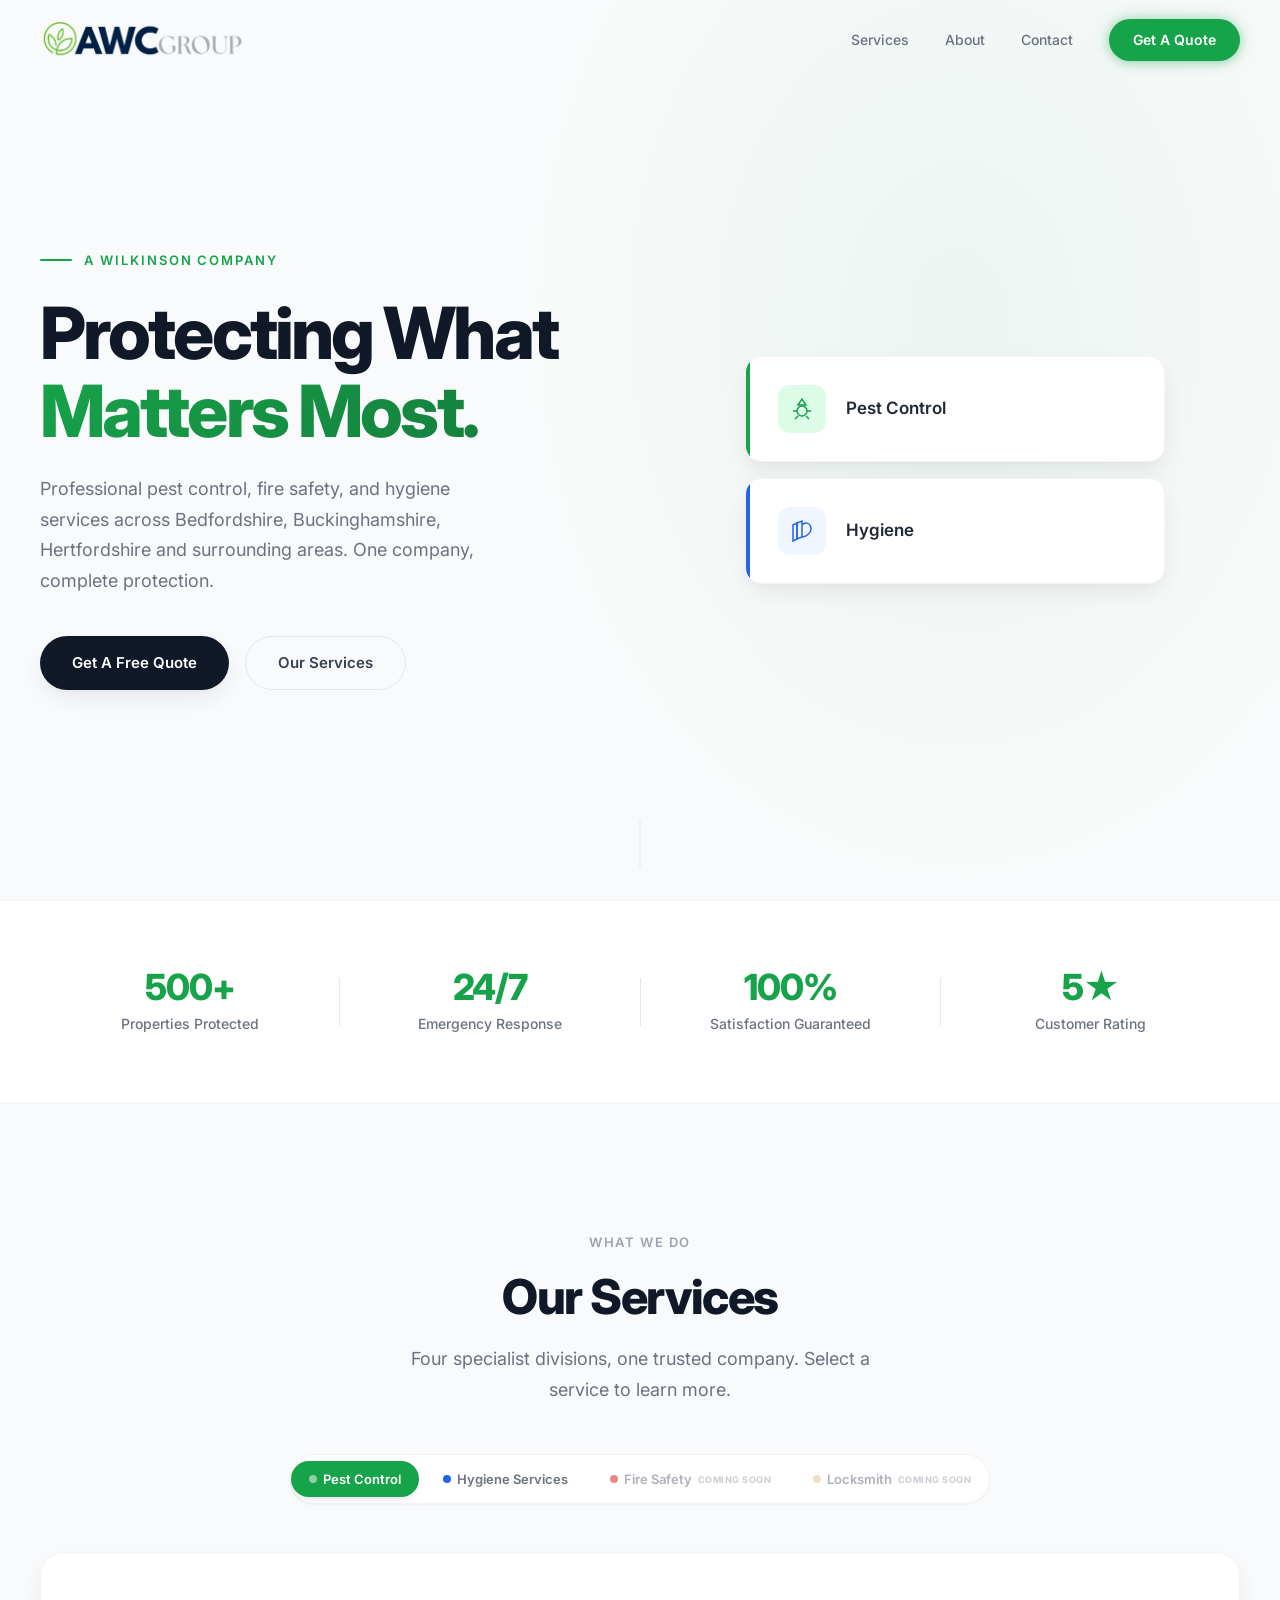
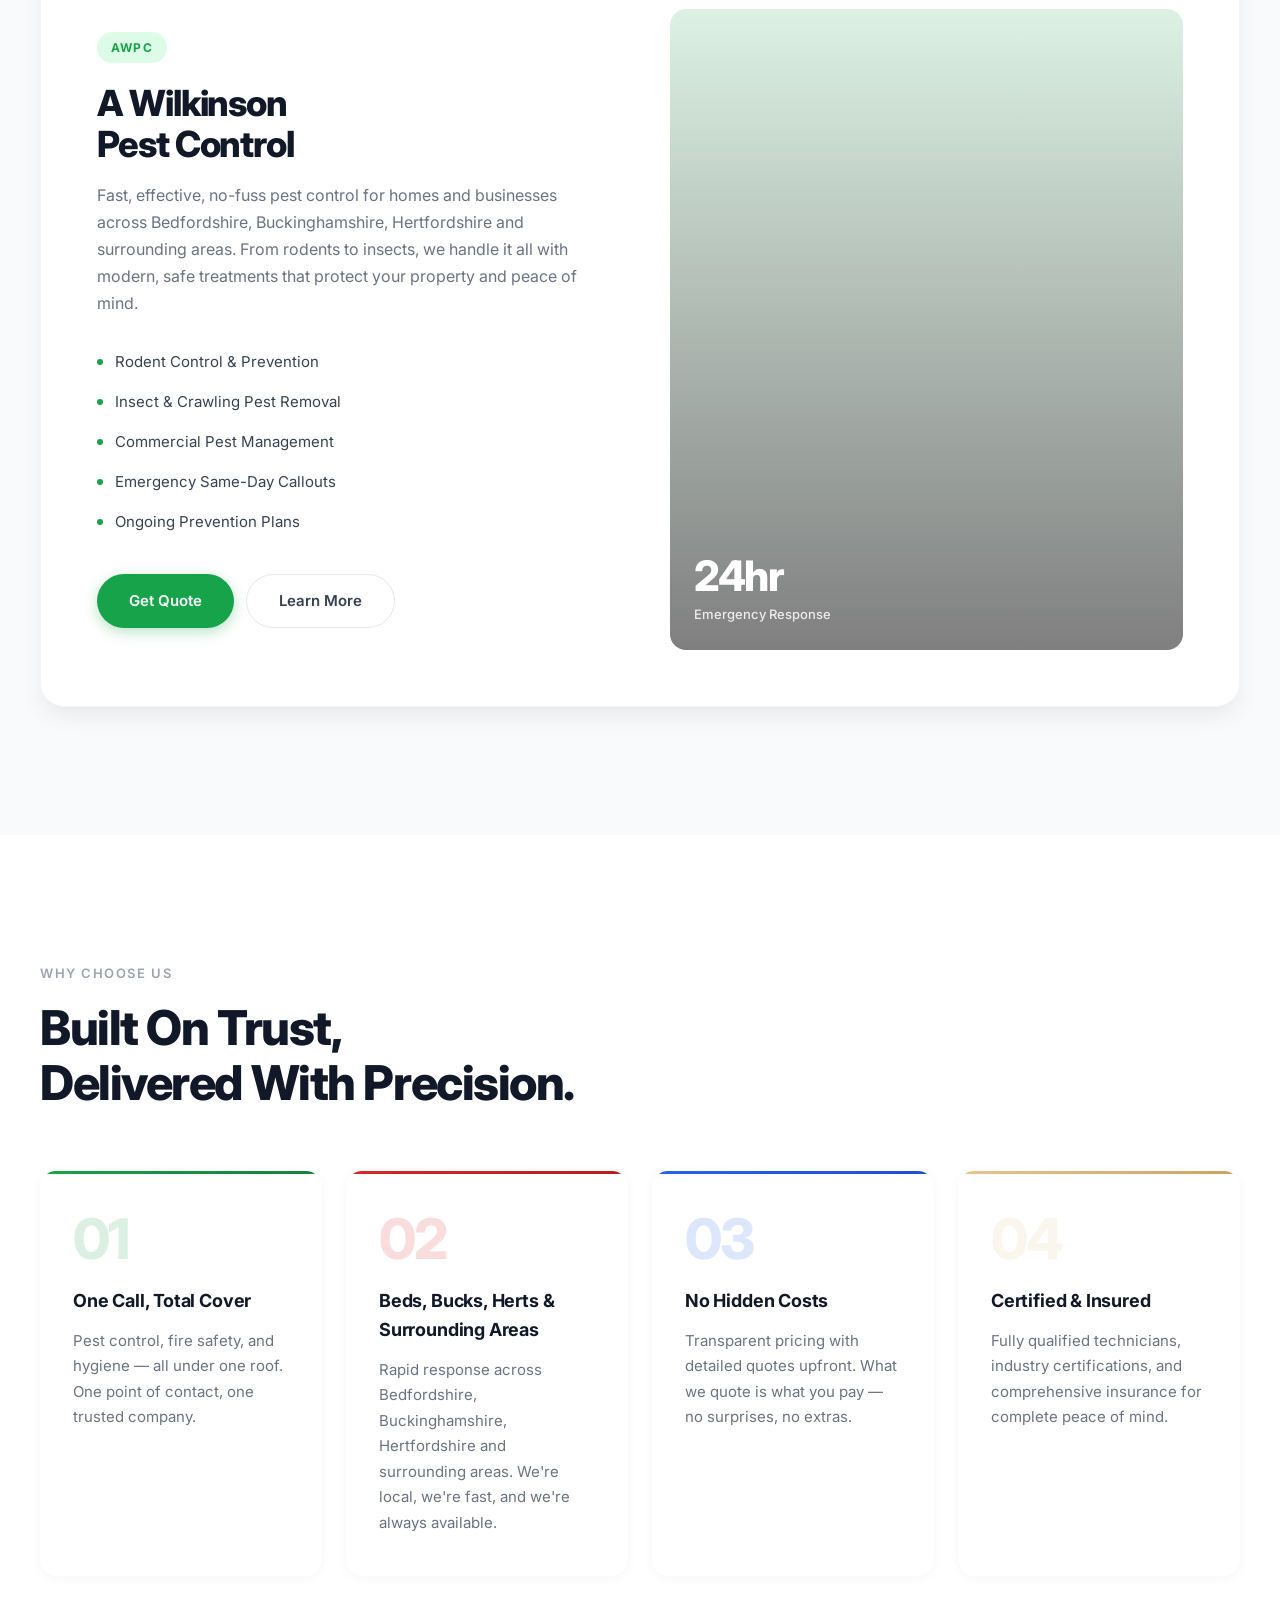
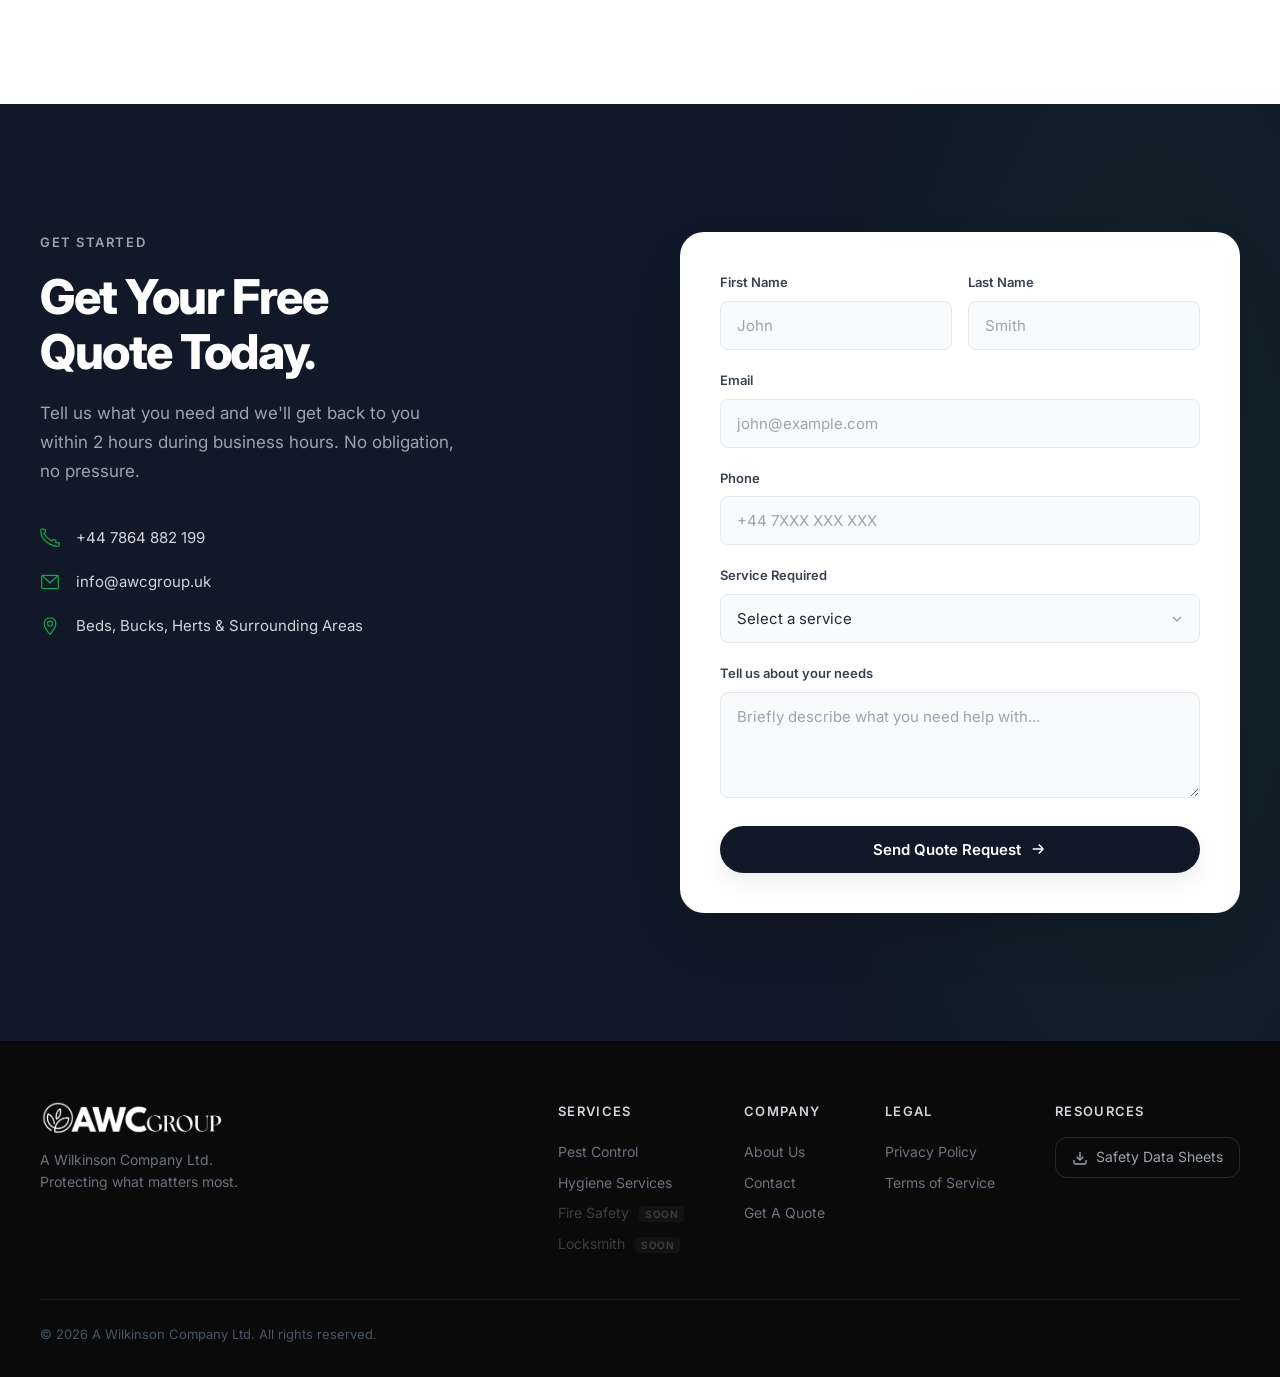
==== commit dd6edc2a: "Reorder services, update mobile menu and footer layout - Service order: Pest, Hygiene, Fire (coming " ====
--- a/index.html
+++ b/index.html
@@ -57,14 +57,13 @@
         <div class="mobile-menu__bg"></div>
         <div class="mobile-menu__inner">
             <div class="mobile-menu__nav">
-                <a href="#services" class="mobile-menu__link" data-index="1">Services</a>
-                <a href="#about" class="mobile-menu__link" data-index="2">About</a>
-                <a href="#quote" class="mobile-menu__link" data-index="3">Contact</a>
+                <a href="#about" class="mobile-menu__link" data-index="1">About</a>
+                <a href="#quote" class="mobile-menu__link" data-index="2">Contact</a>
             </div>
             <div class="mobile-menu__services">
                 <p class="mobile-menu__services-label">Our Divisions</p>
                 <div class="mobile-menu__services-grid">
-                    <a href="pest-control.html" class="mobile-menu__service-card mobile-menu__service-card--pest" data-index="4">
+                    <a href="pest-control.html" class="mobile-menu__service-card mobile-menu__service-card--pest mobile-menu__service-card--active" data-index="4">
                         <div class="mobile-menu__service-icon">
                             <svg viewBox="0 0 24 24" fill="none" stroke="currentColor" stroke-width="1.5"><path d="M12 2L8 8H16L12 2Z"/><circle cx="12" cy="14" r="5"/><path d="M7 14H3M21 14H17"/></svg>
                         </div>
@@ -74,17 +73,7 @@
                         </div>
                         <svg class="mobile-menu__service-arrow" viewBox="0 0 24 24" fill="none" stroke="currentColor" stroke-width="2"><path d="M5 12H19M19 12L13 6M19 12L13 18"/></svg>
                     </a>
-                    <div class="mobile-menu__service-card mobile-menu__service-card--fire mobile-menu__service-card--coming-soon" data-index="5">
-                        <div class="mobile-menu__service-icon">
-                            <svg viewBox="0 0 24 24" fill="none" stroke="currentColor" stroke-width="1.5"><path d="M12 2C8 6 4 10 4 14C4 18.4 7.6 22 12 22C16.4 22 20 18.4 20 14C20 10 16 6 12 2Z"/></svg>
-                        </div>
-                        <div class="mobile-menu__service-info">
-                            <span class="mobile-menu__service-name">Fire Safety</span>
-                            <span class="mobile-menu__service-tag">AWFS</span>
-                            <span class="mobile-menu__service-coming-soon">Coming Soon</span>
-                        </div>
-                    </div>
-                    <a href="hygiene-services.html" class="mobile-menu__service-card mobile-menu__service-card--hygiene" data-index="6">
+                    <a href="hygiene-services.html" class="mobile-menu__service-card mobile-menu__service-card--hygiene mobile-menu__service-card--active" data-index="5">
                         <div class="mobile-menu__service-icon">
                             <svg viewBox="0 0 24 24" fill="none" stroke="currentColor" stroke-width="1.5"><path d="M12 22S20 18 20 12V5L12 2L4 5V12C4 18 12 22 12 22Z"/></svg>
                         </div>
@@ -94,14 +83,24 @@
                         </div>
                         <svg class="mobile-menu__service-arrow" viewBox="0 0 24 24" fill="none" stroke="currentColor" stroke-width="2"><path d="M5 12H19M19 12L13 6M19 12L13 18"/></svg>
                     </a>
-                    <div class="mobile-menu__service-card mobile-menu__service-card--locksmith mobile-menu__service-card--coming-soon" data-index="7">
-                        <div class="mobile-menu__service-icon">
-                            <svg viewBox="0 0 24 24" fill="none" stroke="currentColor" stroke-width="1.5"><path d="M21 2L19 4M15.5 7.5L19 4M19 4L22 7L18.5 10.5M15.5 7.5L10.5 12.5C9 11 6.5 11 5 12.5C3.5 14 3.5 16.5 5 18C6.5 19.5 9 19.5 10.5 18C12 16.5 12 14 10.5 12.5M15.5 7.5L12 11"/></svg>
-                        </div>
-                        <div class="mobile-menu__service-info">
-                            <span class="mobile-menu__service-name">Locksmith</span>
-                            <span class="mobile-menu__service-tag">AWLS</span>
-                            <span class="mobile-menu__service-coming-soon">Coming Soon</span>
+                    <div class="mobile-menu__coming-soon-row">
+                        <div class="mobile-menu__service-card mobile-menu__service-card--fire mobile-menu__service-card--coming-soon" data-index="6">
+                            <div class="mobile-menu__service-icon">
+                                <svg viewBox="0 0 24 24" fill="none" stroke="currentColor" stroke-width="1.5"><path d="M12 2C8 6 4 10 4 14C4 18.4 7.6 22 12 22C16.4 22 20 18.4 20 14C20 10 16 6 12 2Z"/></svg>
+                            </div>
+                            <div class="mobile-menu__service-info">
+                                <span class="mobile-menu__service-name">Fire Safety</span>
+                                <span class="mobile-menu__service-coming-soon">Coming Soon</span>
+                            </div>
+                        </div>
+                        <div class="mobile-menu__service-card mobile-menu__service-card--locksmith mobile-menu__service-card--coming-soon" data-index="7">
+                            <div class="mobile-menu__service-icon">
+                                <svg viewBox="0 0 24 24" fill="none" stroke="currentColor" stroke-width="1.5"><path d="M21 2L19 4M15.5 7.5L19 4M19 4L22 7L18.5 10.5M15.5 7.5L10.5 12.5C9 11 6.5 11 5 12.5C3.5 14 3.5 16.5 5 18C6.5 19.5 9 19.5 10.5 18C12 16.5 12 14 10.5 12.5M15.5 7.5L12 11"/></svg>
+                            </div>
+                            <div class="mobile-menu__service-info">
+                                <span class="mobile-menu__service-name">Locksmith</span>
+                                <span class="mobile-menu__service-coming-soon">Coming Soon</span>
+                            </div>
                         </div>
                     </div>
                 </div>
@@ -113,7 +112,6 @@
                 </a>
                 <div class="mobile-menu__contact">
                     <span>info@awcgroup.uk</span>
-                    <span class="mobile-menu__divider">&middot;</span>
                     <span>Beds, Bucks, Herts & Surrounding Areas</span>
                 </div>
             </div>
@@ -149,23 +147,11 @@
                         </div>
                         <span>Pest Control</span>
                     </div>
-                    <div class="hero__card hero__card--fire" data-service="fire">
-                        <div class="hero__card-icon">
-                            <svg viewBox="0 0 24 24" fill="none" stroke="currentColor" stroke-width="1.5"><path d="M12 2C8 6 4 10 4 14C4 18.4 7.6 22 12 22C16.4 22 20 18.4 20 14C20 10 16 6 12 2Z"/><path d="M12 22C10 22 8 20 8 18C8 16 10 14 12 12C14 14 16 16 16 18C16 20 14 22 12 22Z"/></svg>
-                        </div>
-                        <span>Fire Safety</span>
-                    </div>
                     <div class="hero__card hero__card--hygiene" data-service="hygiene">
                         <div class="hero__card-icon">
                             <svg viewBox="0 0 24 24" fill="none" stroke="currentColor" stroke-width="1.5"><path d="M3 6L7 4V20L3 22V6Z"/><path d="M7 4L12 2V18L7 20V4Z"/><path d="M12 6C12 6 14 4 16 4C20 4 21 8 21 10C21 14 16 18 12 18"/></svg>
                         </div>
                         <span>Hygiene</span>
-                    </div>
-                    <div class="hero__card hero__card--locksmith" data-service="locksmith">
-                        <div class="hero__card-icon">
-                            <svg viewBox="0 0 24 24" fill="none" stroke="currentColor" stroke-width="1.5"><path d="M21 2L19 4M15.5 7.5L19 4M19 4L22 7L18.5 10.5M15.5 7.5L10.5 12.5C9 11 6.5 11 5 12.5C3.5 14 3.5 16.5 5 18C6.5 19.5 9 19.5 10.5 18C12 16.5 12 14 10.5 12.5M15.5 7.5L12 11"/></svg>
-                        </div>
-                        <span>Locksmith</span>
                     </div>
                 </div>
             </div>
@@ -215,14 +201,14 @@
                     <span class="services__tab-dot services__tab-dot--pest"></span>
                     Pest Control
                 </button>
+                <button class="services__tab" data-tab="hygiene">
+                    <span class="services__tab-dot services__tab-dot--hygiene"></span>
+                    Hygiene Services
+                </button>
                 <button class="services__tab services__tab--coming-soon" data-tab="fire">
                     <span class="services__tab-dot services__tab-dot--fire"></span>
                     Fire Safety
                     <span class="services__tab-coming-soon">Coming Soon</span>
-                </button>
-                <button class="services__tab" data-tab="hygiene">
-                    <span class="services__tab-dot services__tab-dot--hygiene"></span>
-                    Hygiene Services
                 </button>
                 <button class="services__tab services__tab--coming-soon" data-tab="locksmith">
                     <span class="services__tab-dot services__tab-dot--locksmith"></span>
@@ -266,41 +252,6 @@
                     </div>
                 </div>
 
-                <!-- FIRE SAFETY -->
-                <div class="services__panel" data-panel="fire">
-                    <div class="services__panel-content" style="position: relative;">
-                        <div class="services__panel-coming-soon">
-                            <span class="services__panel-coming-soon-badge">Coming Soon</span>
-                        </div>
-                        <div class="services__panel-text">
-                            <div class="services__panel-badge services__panel-badge--fire">AWFS</div>
-                            <h3 class="services__panel-title">A Wilkinson<br>Fire Safety</h3>
-                            <p class="services__panel-desc">
-                                Comprehensive fire safety solutions to keep your premises compliant and your people safe. Expert risk assessments, equipment installation, and ongoing maintenance you can trust.
-                            </p>
-                            <ul class="services__panel-list">
-                                <li>Fire Risk Assessments</li>
-                                <li>Fire Extinguisher Supply & Service</li>
-                                <li>Fire Alarm Installation & Testing</li>
-                                <li>Emergency Lighting</li>
-                                <li>Staff Fire Safety Training</li>
-                            </ul>
-                            <div class="services__panel-actions">
-                                <a href="fire-safety.html" class="btn btn--ghost">Learn More</a>
-                            </div>
-                        </div>
-                        <div class="services__panel-visual">
-                            <div class="services__panel-image services__panel-image--fire">
-                                <div class="services__panel-overlay"></div>
-                                <div class="services__panel-stat">
-                                    <span class="services__panel-stat-number">100%</span>
-                                    <span class="services__panel-stat-label">Compliance Focused</span>
-                                </div>
-                            </div>
-                        </div>
-                    </div>
-                </div>
-
                 <!-- HYGIENE SERVICES -->
                 <div class="services__panel" data-panel="hygiene">
                     <div class="services__panel-content">
@@ -334,6 +285,41 @@
                     </div>
                 </div>
 
+                <!-- FIRE SAFETY -->
+                <div class="services__panel" data-panel="fire">
+                    <div class="services__panel-content" style="position: relative;">
+                        <div class="services__panel-coming-soon">
+                            <span class="services__panel-coming-soon-badge">Coming Soon</span>
+                        </div>
+                        <div class="services__panel-text">
+                            <div class="services__panel-badge services__panel-badge--fire">AWFS</div>
+                            <h3 class="services__panel-title">A Wilkinson<br>Fire Safety</h3>
+                            <p class="services__panel-desc">
+                                Comprehensive fire safety solutions to keep your premises compliant and your people safe. Expert risk assessments, equipment installation, and ongoing maintenance you can trust.
+                            </p>
+                            <ul class="services__panel-list">
+                                <li>Fire Risk Assessments</li>
+                                <li>Fire Extinguisher Supply & Service</li>
+                                <li>Fire Alarm Installation & Testing</li>
+                                <li>Emergency Lighting</li>
+                                <li>Staff Fire Safety Training</li>
+                            </ul>
+                            <div class="services__panel-actions">
+                                <a href="fire-safety.html" class="btn btn--ghost">Learn More</a>
+                            </div>
+                        </div>
+                        <div class="services__panel-visual">
+                            <div class="services__panel-image services__panel-image--fire">
+                                <div class="services__panel-overlay"></div>
+                                <div class="services__panel-stat">
+                                    <span class="services__panel-stat-number">100%</span>
+                                    <span class="services__panel-stat-label">Compliance Focused</span>
+                                </div>
+                            </div>
+                        </div>
+                    </div>
+                </div>
+
                 <!-- LOCKSMITH -->
                 <div class="services__panel" data-panel="locksmith">
                     <div class="services__panel-content" style="position: relative;">
@@ -483,9 +469,9 @@
                     <div class="footer__col">
                         <h4 class="footer__col-title">Services</h4>
                         <a href="pest-control.html" class="footer__link">Pest Control</a>
-                        <a href="fire-safety.html" class="footer__link">Fire Safety</a>
                         <a href="hygiene-services.html" class="footer__link">Hygiene Services</a>
-                        <a href="#" class="footer__link footer__link--muted">Locksmith <span class="footer__coming-soon">Soon</span></a>
+                        <span class="footer__link footer__link--muted">Fire Safety <span class="footer__coming-soon">Soon</span></span>
+                        <span class="footer__link footer__link--muted">Locksmith <span class="footer__coming-soon">Soon</span></span>
                     </div>
                     <div class="footer__col">
                         <h4 class="footer__col-title">Company</h4>
--- a/css/style.css
+++ b/css/style.css
@@ -554,7 +554,7 @@
 }
 
 .mobile-menu__link {
-    font-size: 38px;
+    font-size: 30px;
     font-weight: 800;
     color: var(--color-gray-900);
     letter-spacing: -0.03em;
@@ -708,8 +708,34 @@
     color: var(--color-locksmith);
 }
 
+.mobile-menu__service-card--active {
+    background: var(--color-white);
+    border-color: transparent;
+    box-shadow: 0 4px 20px rgba(0, 0, 0, 0.06), 0 1px 4px rgba(0, 0, 0, 0.03);
+}
+
+.mobile-menu__coming-soon-row {
+    display: flex;
+    gap: 10px;
+}
+
+.mobile-menu__coming-soon-row .mobile-menu__service-card {
+    flex: 1;
+    padding: 12px 14px;
+    gap: 10px;
+}
+
+.mobile-menu__coming-soon-row .mobile-menu__service-icon {
+    width: 36px;
+    height: 36px;
+}
+
+.mobile-menu__coming-soon-row .mobile-menu__service-name {
+    font-size: 13px;
+}
+
 .mobile-menu__service-card--coming-soon {
-    opacity: 0.5;
+    opacity: 0.6;
     pointer-events: none;
 }
 
@@ -814,9 +840,10 @@
 
 .mobile-menu__contact {
     display: flex;
+    flex-direction: column;
     align-items: center;
     justify-content: center;
-    gap: 8px;
+    gap: 4px;
     font-size: 13px;
     color: var(--color-gray-400);
 }
@@ -1684,6 +1711,8 @@
 .footer__link--muted {
     opacity: 0.5;
     pointer-events: none;
+    user-select: none;
+    cursor: default;
 }
 
 .footer__coming-soon {
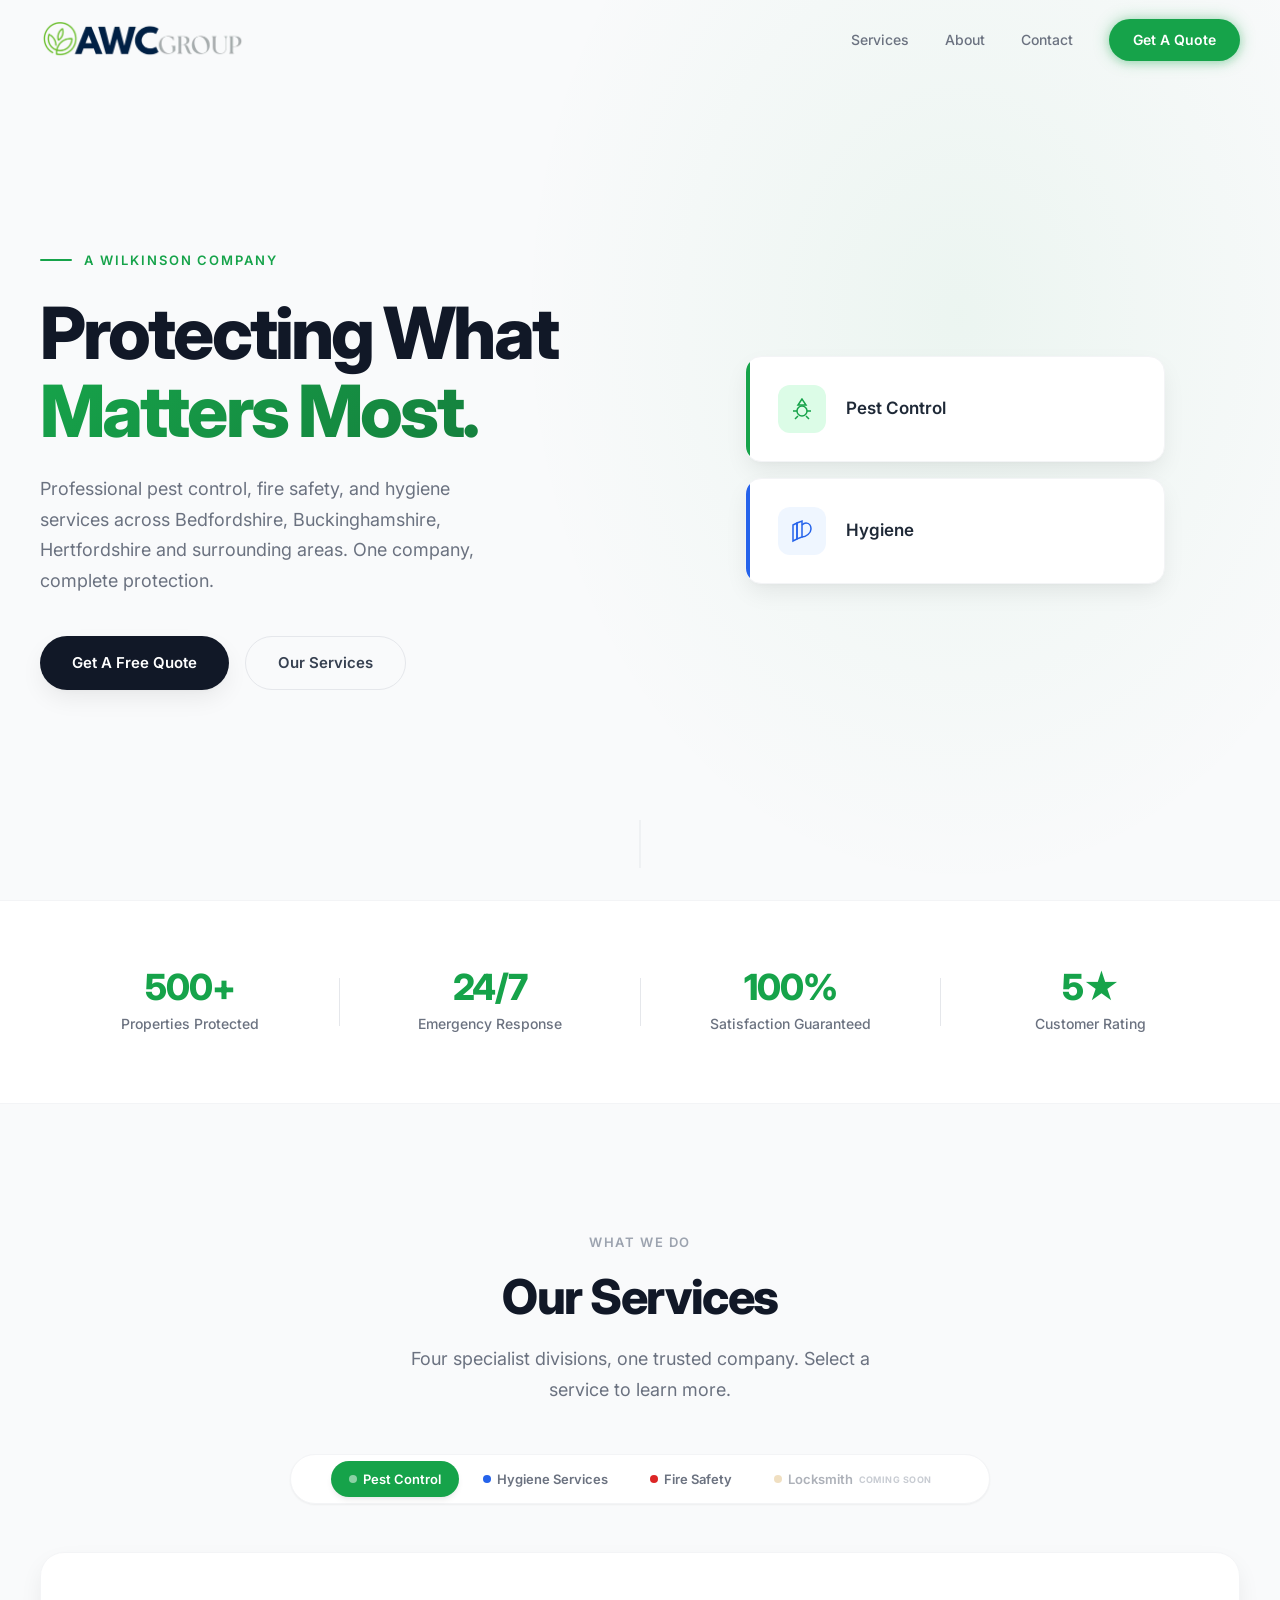
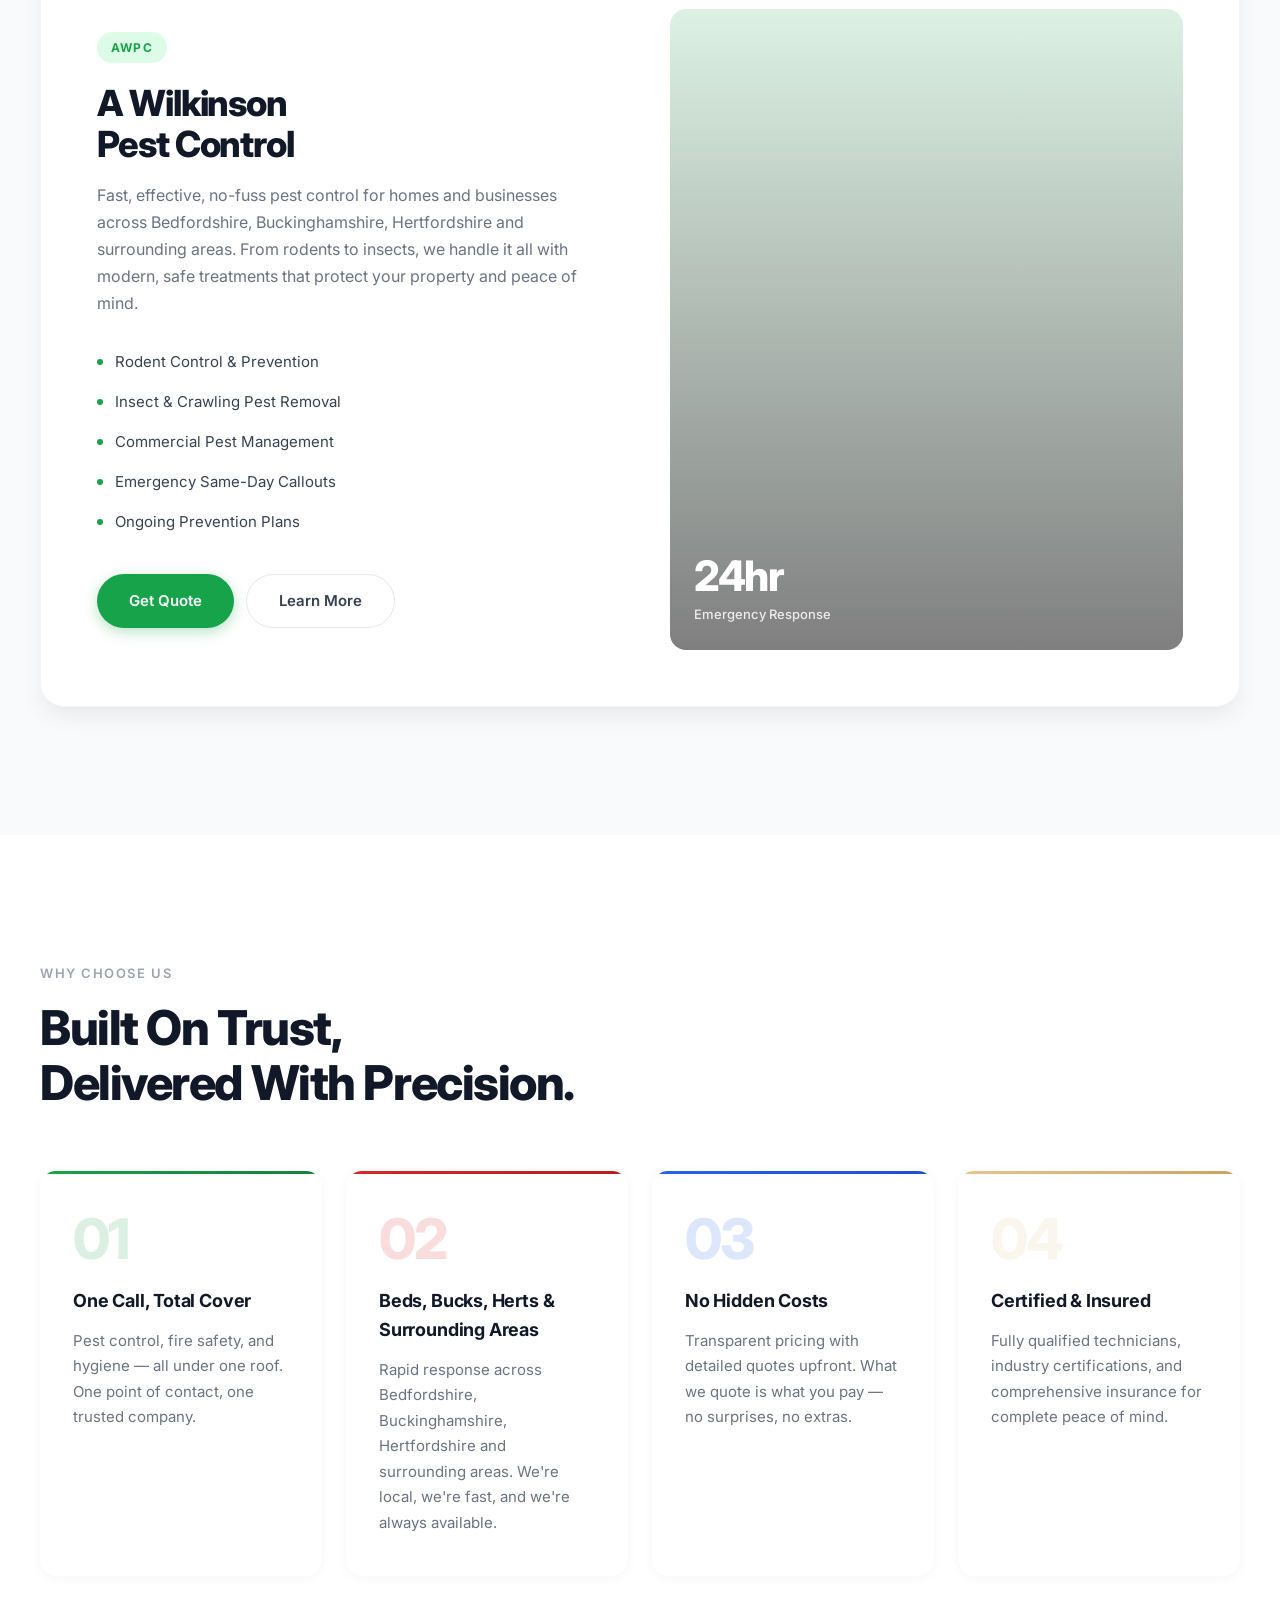
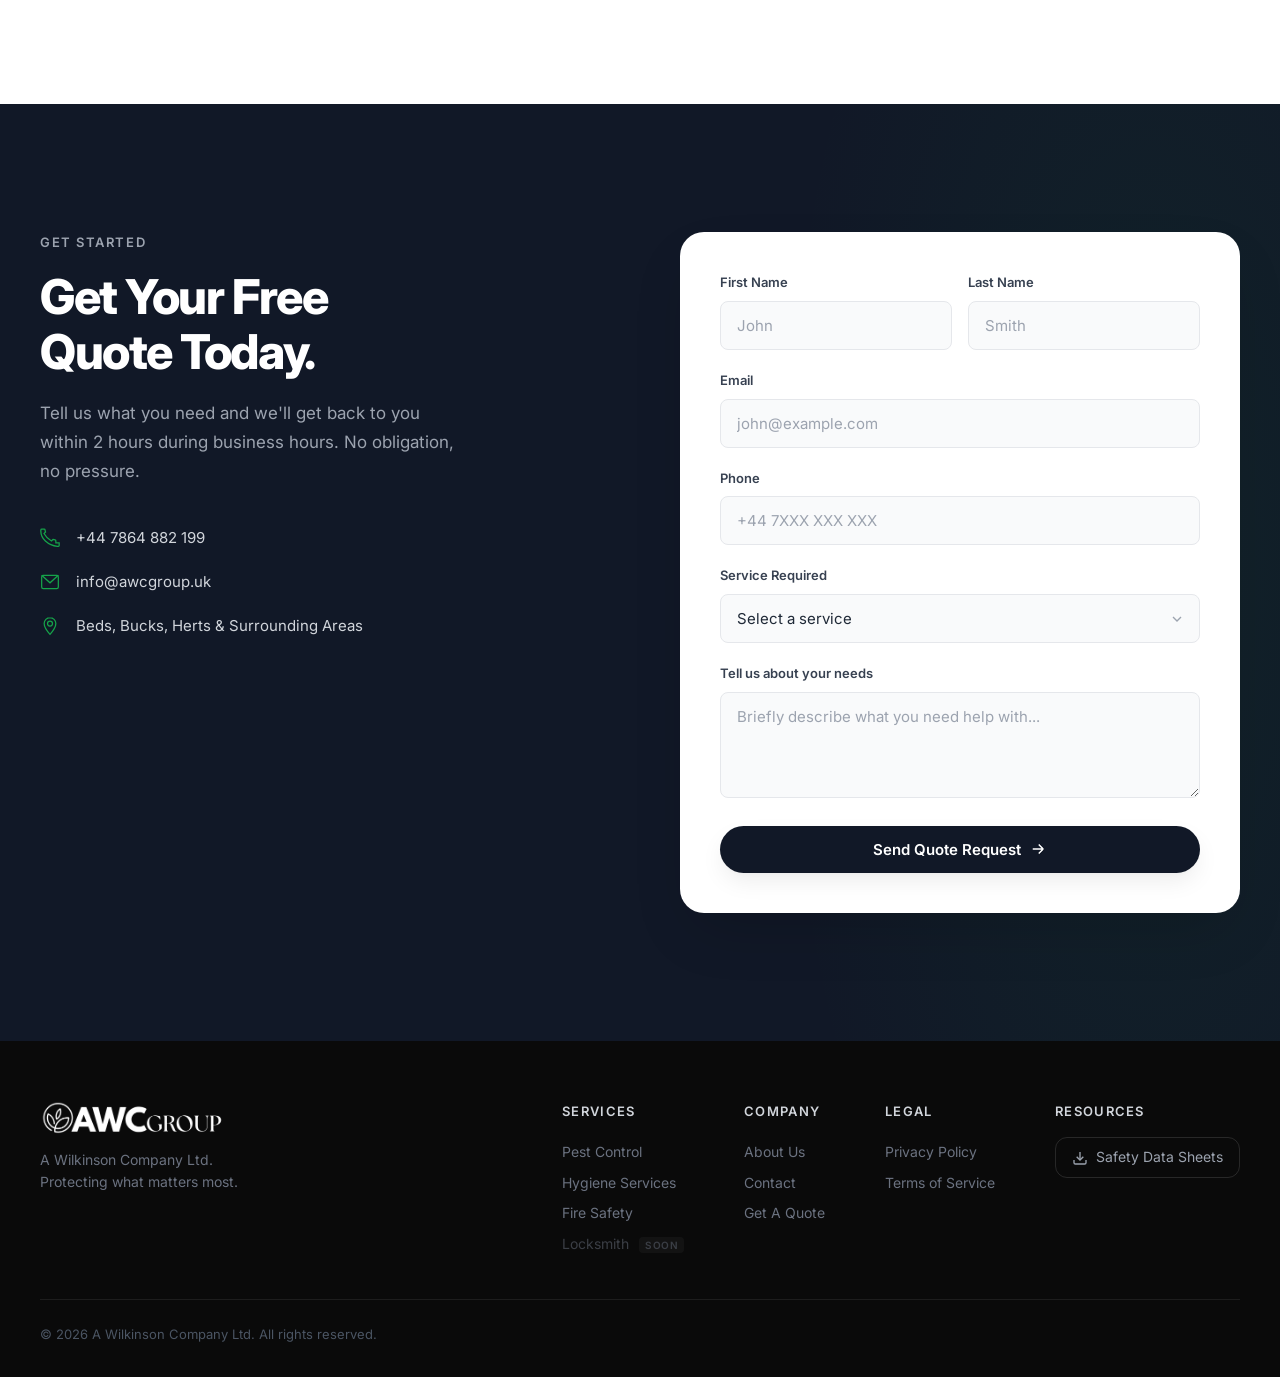
==== commit 3e6c67df: "Activate Fire Safety with two services Fire Safety is now a live service (no longer coming soon) off" ====
--- a/index.html
+++ b/index.html
@@ -23,16 +23,16 @@
 
             <div class="nav__links">
                 <div class="nav__dropdown">
-                    <a href="#services" class="nav__link">Services</a>
+                    <span class="nav__link" style="cursor: default;">Services</span>
                     <div class="nav__dropdown-menu">
                         <a href="pest-control.html" class="nav__dropdown-item nav__dropdown-item--pest">
                             <span class="nav__dropdown-dot"></span>Pest Control
                         </a>
-                        <a href="fire-safety.html" class="nav__dropdown-item nav__dropdown-item--fire nav__dropdown-item--coming-soon">
-                            <span class="nav__dropdown-dot"></span>Fire Safety<span class="nav__dropdown-coming-soon">Coming Soon</span>
-                        </a>
                         <a href="hygiene-services.html" class="nav__dropdown-item nav__dropdown-item--hygiene">
                             <span class="nav__dropdown-dot"></span>Hygiene Services
+                        </a>
+                        <a href="fire-safety.html" class="nav__dropdown-item nav__dropdown-item--fire">
+                            <span class="nav__dropdown-dot"></span>Fire Safety
                         </a>
                         <a href="#" class="nav__dropdown-item nav__dropdown-item--locksmith nav__dropdown-item--coming-soon">
                             <span class="nav__dropdown-dot"></span>Locksmith<span class="nav__dropdown-coming-soon">Coming Soon</span>
@@ -56,10 +56,6 @@
     <div class="mobile-menu" id="mobileMenu">
         <div class="mobile-menu__bg"></div>
         <div class="mobile-menu__inner">
-            <div class="mobile-menu__nav">
-                <a href="#about" class="mobile-menu__link" data-index="1">About</a>
-                <a href="#quote" class="mobile-menu__link" data-index="2">Contact</a>
-            </div>
             <div class="mobile-menu__services">
                 <p class="mobile-menu__services-label">Our Divisions</p>
                 <div class="mobile-menu__services-grid">
@@ -83,16 +79,17 @@
                         </div>
                         <svg class="mobile-menu__service-arrow" viewBox="0 0 24 24" fill="none" stroke="currentColor" stroke-width="2"><path d="M5 12H19M19 12L13 6M19 12L13 18"/></svg>
                     </a>
+                    <a href="fire-safety.html" class="mobile-menu__service-card mobile-menu__service-card--fire mobile-menu__service-card--active" data-index="6">
+                        <div class="mobile-menu__service-icon">
+                            <svg viewBox="0 0 24 24" fill="none" stroke="currentColor" stroke-width="1.5"><path d="M12 2C8 6 4 10 4 14C4 18.4 7.6 22 12 22C16.4 22 20 18.4 20 14C20 10 16 6 12 2Z"/></svg>
+                        </div>
+                        <div class="mobile-menu__service-info">
+                            <span class="mobile-menu__service-name">Fire Safety</span>
+                            <span class="mobile-menu__service-tag">AWFS</span>
+                        </div>
+                        <svg class="mobile-menu__service-arrow" viewBox="0 0 24 24" fill="none" stroke="currentColor" stroke-width="2"><path d="M5 12H19M19 12L13 6M19 12L13 18"/></svg>
+                    </a>
                     <div class="mobile-menu__coming-soon-row">
-                        <div class="mobile-menu__service-card mobile-menu__service-card--fire mobile-menu__service-card--coming-soon" data-index="6">
-                            <div class="mobile-menu__service-icon">
-                                <svg viewBox="0 0 24 24" fill="none" stroke="currentColor" stroke-width="1.5"><path d="M12 2C8 6 4 10 4 14C4 18.4 7.6 22 12 22C16.4 22 20 18.4 20 14C20 10 16 6 12 2Z"/></svg>
-                            </div>
-                            <div class="mobile-menu__service-info">
-                                <span class="mobile-menu__service-name">Fire Safety</span>
-                                <span class="mobile-menu__service-coming-soon">Coming Soon</span>
-                            </div>
-                        </div>
                         <div class="mobile-menu__service-card mobile-menu__service-card--locksmith mobile-menu__service-card--coming-soon" data-index="7">
                             <div class="mobile-menu__service-icon">
                                 <svg viewBox="0 0 24 24" fill="none" stroke="currentColor" stroke-width="1.5"><path d="M21 2L19 4M15.5 7.5L19 4M19 4L22 7L18.5 10.5M15.5 7.5L10.5 12.5C9 11 6.5 11 5 12.5C3.5 14 3.5 16.5 5 18C6.5 19.5 9 19.5 10.5 18C12 16.5 12 14 10.5 12.5M15.5 7.5L12 11"/></svg>
@@ -110,6 +107,10 @@
                     Get A Free Quote
                     <svg viewBox="0 0 24 24" fill="none" stroke="currentColor" stroke-width="2" width="18" height="18"><path d="M5 12H19M19 12L13 6M19 12L13 18"/></svg>
                 </a>
+                <div class="mobile-menu__nav-links">
+                    <a href="#about" class="mobile-menu__nav-link">About</a>
+                    <a href="#quote" class="mobile-menu__nav-link">Contact</a>
+                </div>
                 <div class="mobile-menu__contact">
                     <span>info@awcgroup.uk</span>
                     <span>Beds, Bucks, Herts & Surrounding Areas</span>
@@ -205,10 +206,9 @@
                     <span class="services__tab-dot services__tab-dot--hygiene"></span>
                     Hygiene Services
                 </button>
-                <button class="services__tab services__tab--coming-soon" data-tab="fire">
+                <button class="services__tab" data-tab="fire">
                     <span class="services__tab-dot services__tab-dot--fire"></span>
                     Fire Safety
-                    <span class="services__tab-coming-soon">Coming Soon</span>
                 </button>
                 <button class="services__tab services__tab--coming-soon" data-tab="locksmith">
                     <span class="services__tab-dot services__tab-dot--locksmith"></span>
@@ -287,24 +287,19 @@
 
                 <!-- FIRE SAFETY -->
                 <div class="services__panel" data-panel="fire">
-                    <div class="services__panel-content" style="position: relative;">
-                        <div class="services__panel-coming-soon">
-                            <span class="services__panel-coming-soon-badge">Coming Soon</span>
-                        </div>
+                    <div class="services__panel-content">
                         <div class="services__panel-text">
                             <div class="services__panel-badge services__panel-badge--fire">AWFS</div>
                             <h3 class="services__panel-title">A Wilkinson<br>Fire Safety</h3>
                             <p class="services__panel-desc">
-                                Comprehensive fire safety solutions to keep your premises compliant and your people safe. Expert risk assessments, equipment installation, and ongoing maintenance you can trust.
+                                Professional fire safety services to keep your premises compliant and your people safe. Expert-led inspections and assessments you can trust.
                             </p>
                             <ul class="services__panel-list">
-                                <li>Fire Risk Assessments</li>
-                                <li>Fire Extinguisher Supply & Service</li>
-                                <li>Fire Alarm Installation & Testing</li>
-                                <li>Emergency Lighting</li>
-                                <li>Staff Fire Safety Training</li>
+                                <li>Fire Door Inspection & Assessment</li>
+                                <li>Fire Risk Assessment (FRA)</li>
                             </ul>
                             <div class="services__panel-actions">
+                                <a href="#quote" class="btn btn--fire">Get Quote</a>
                                 <a href="fire-safety.html" class="btn btn--ghost">Learn More</a>
                             </div>
                         </div>
@@ -470,7 +465,7 @@
                         <h4 class="footer__col-title">Services</h4>
                         <a href="pest-control.html" class="footer__link">Pest Control</a>
                         <a href="hygiene-services.html" class="footer__link">Hygiene Services</a>
-                        <span class="footer__link footer__link--muted">Fire Safety <span class="footer__coming-soon">Soon</span></span>
+                        <a href="fire-safety.html" class="footer__link">Fire Safety</a>
                         <span class="footer__link footer__link--muted">Locksmith <span class="footer__coming-soon">Soon</span></span>
                     </div>
                     <div class="footer__col">
--- a/css/style.css
+++ b/css/style.css
@@ -838,6 +838,25 @@
     box-shadow: 0 6px 28px rgba(37, 99, 235, 0.4);
 }
 
+.mobile-menu__nav-links {
+    display: flex;
+    justify-content: center;
+    gap: 24px;
+    margin-top: 16px;
+}
+
+.mobile-menu__nav-link {
+    font-size: 14px;
+    font-weight: 600;
+    color: var(--color-gray-500);
+    text-decoration: none;
+    transition: color 0.3s var(--ease-out);
+}
+
+.mobile-menu__nav-link:hover {
+    color: var(--color-gray-900);
+}
+
 .mobile-menu__contact {
     display: flex;
     flex-direction: column;
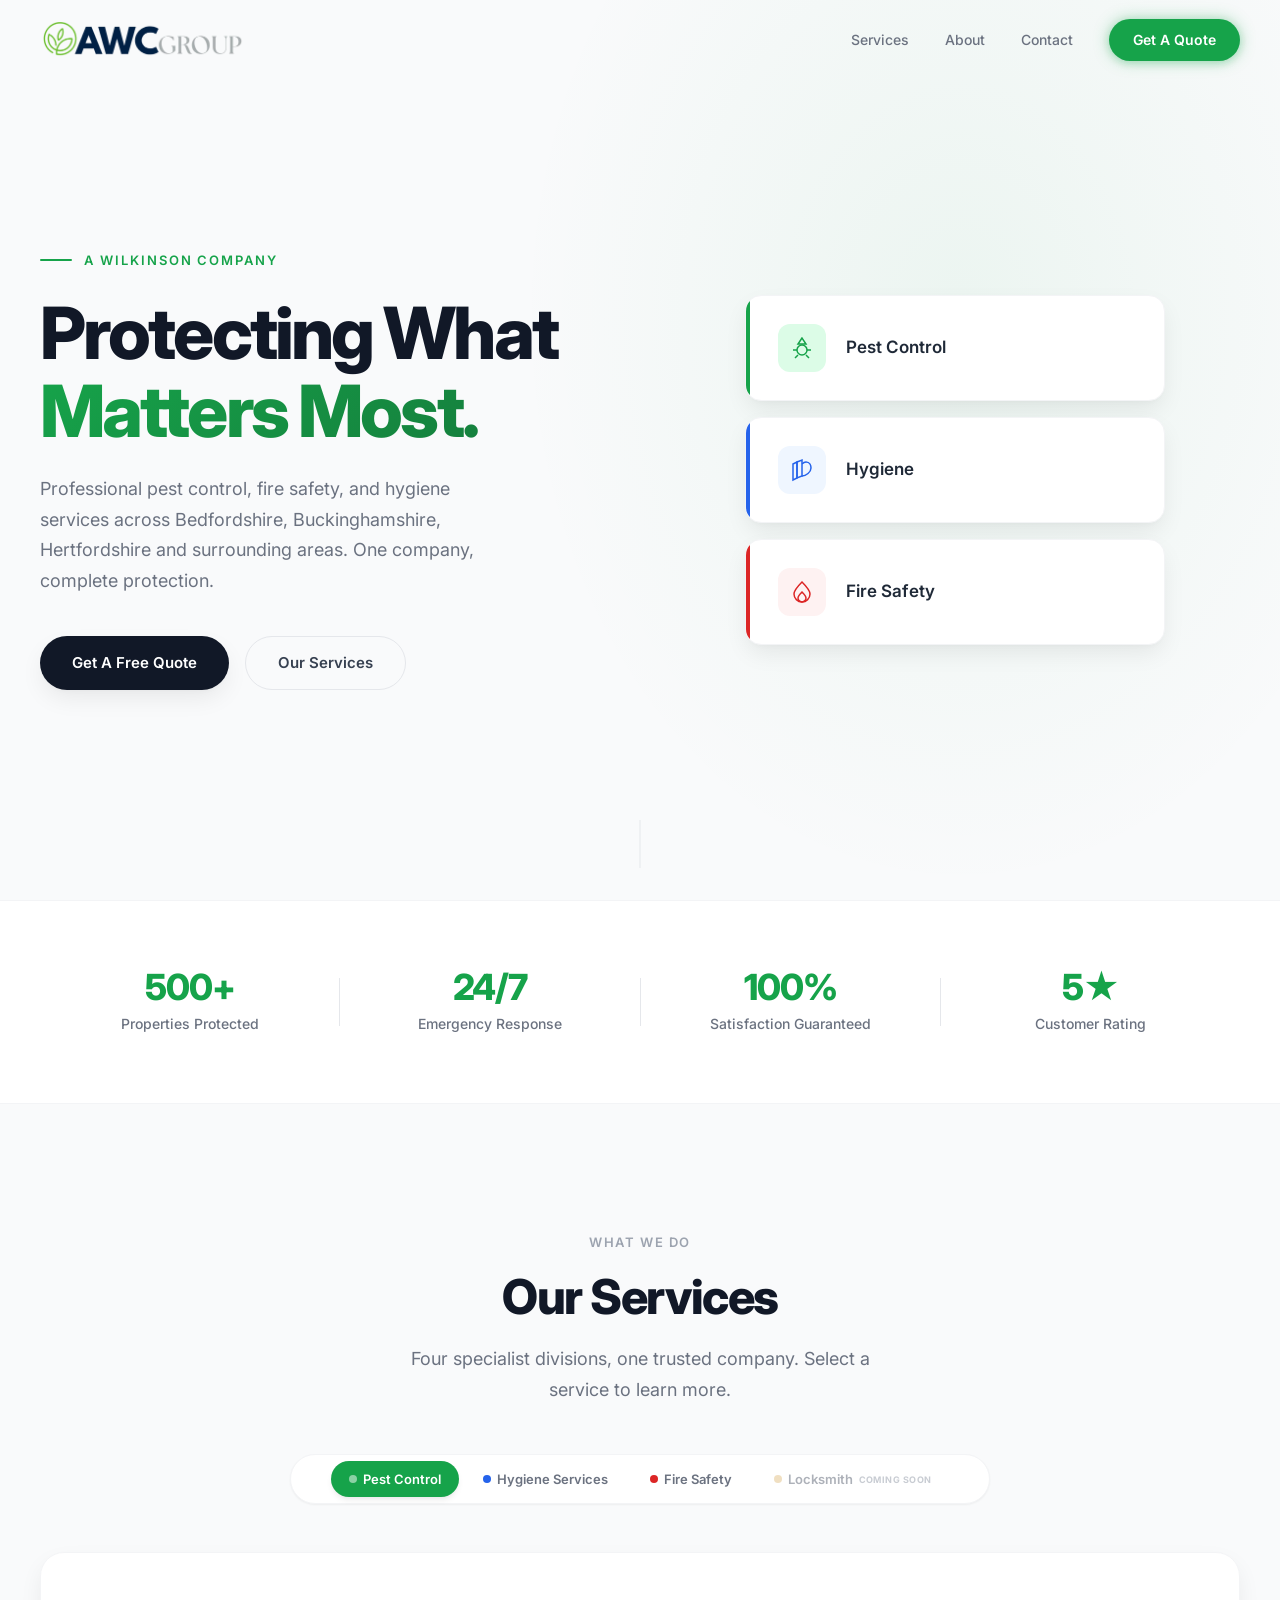
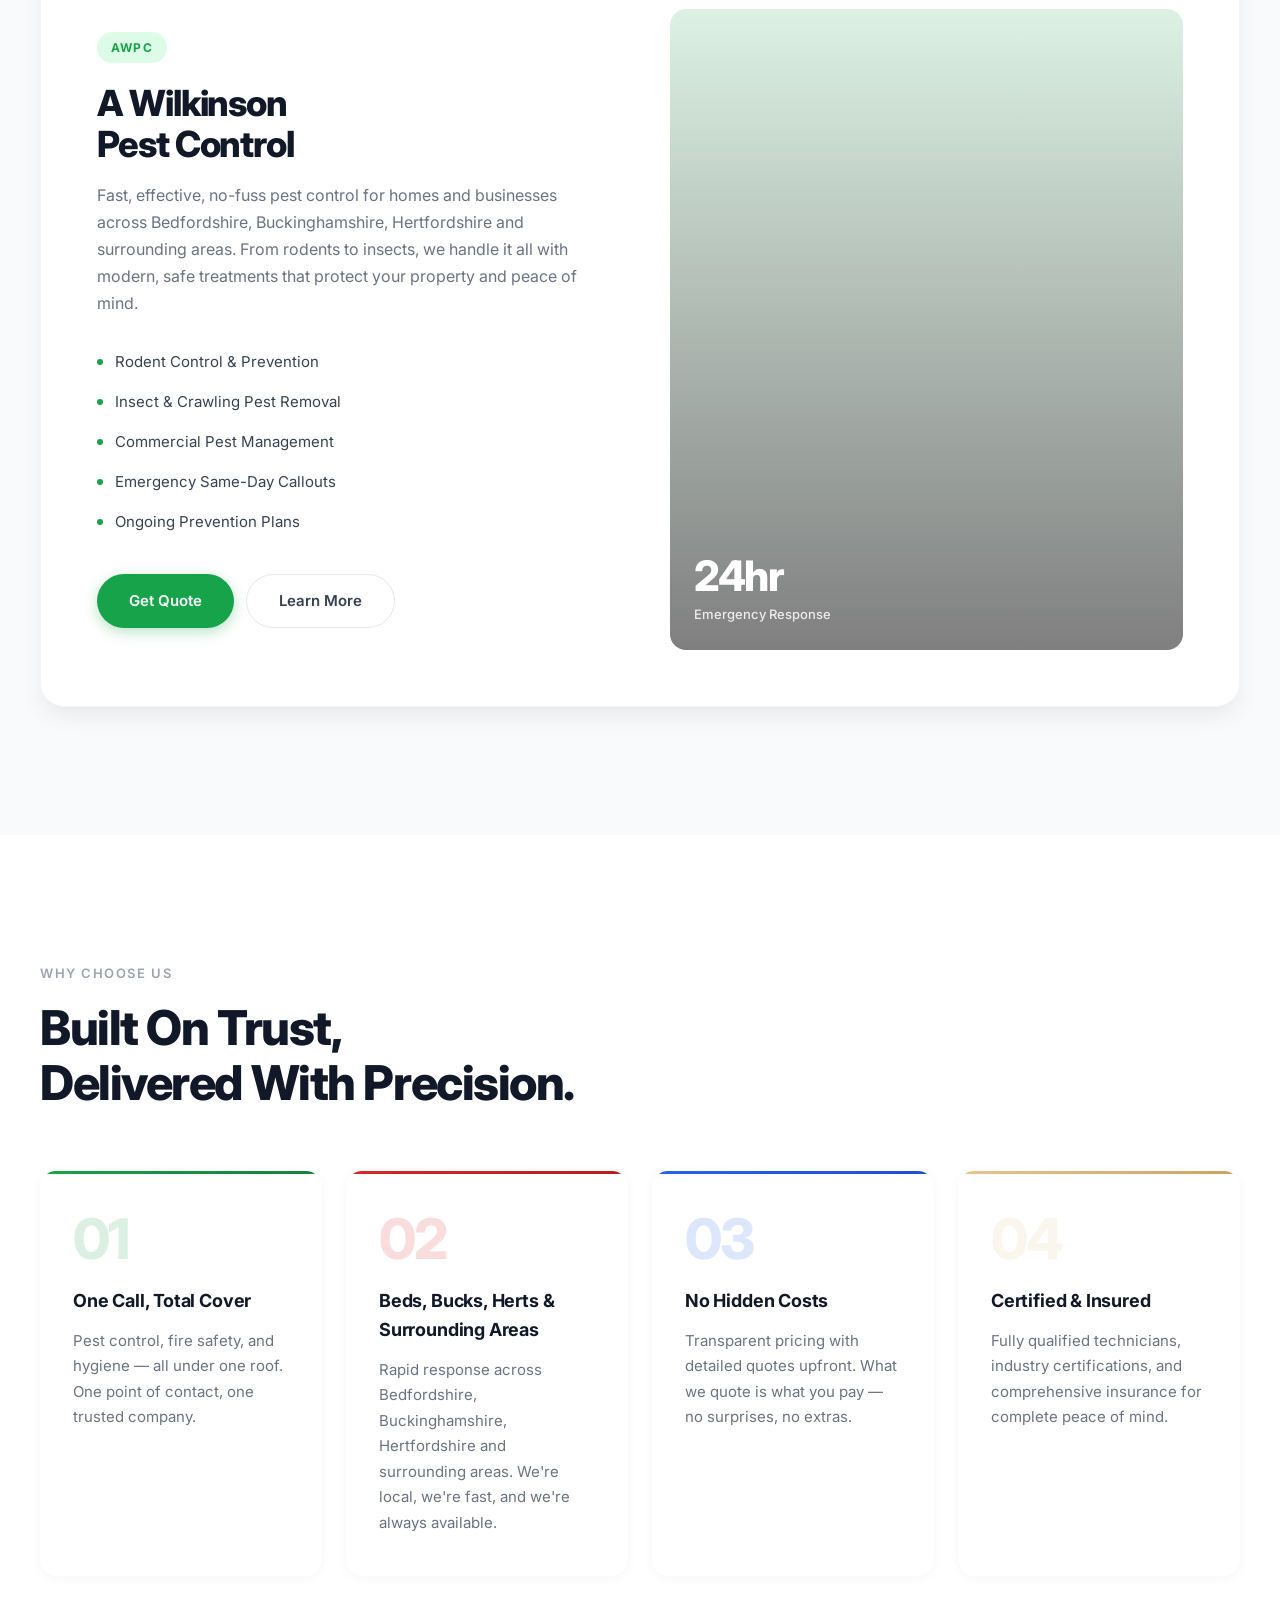
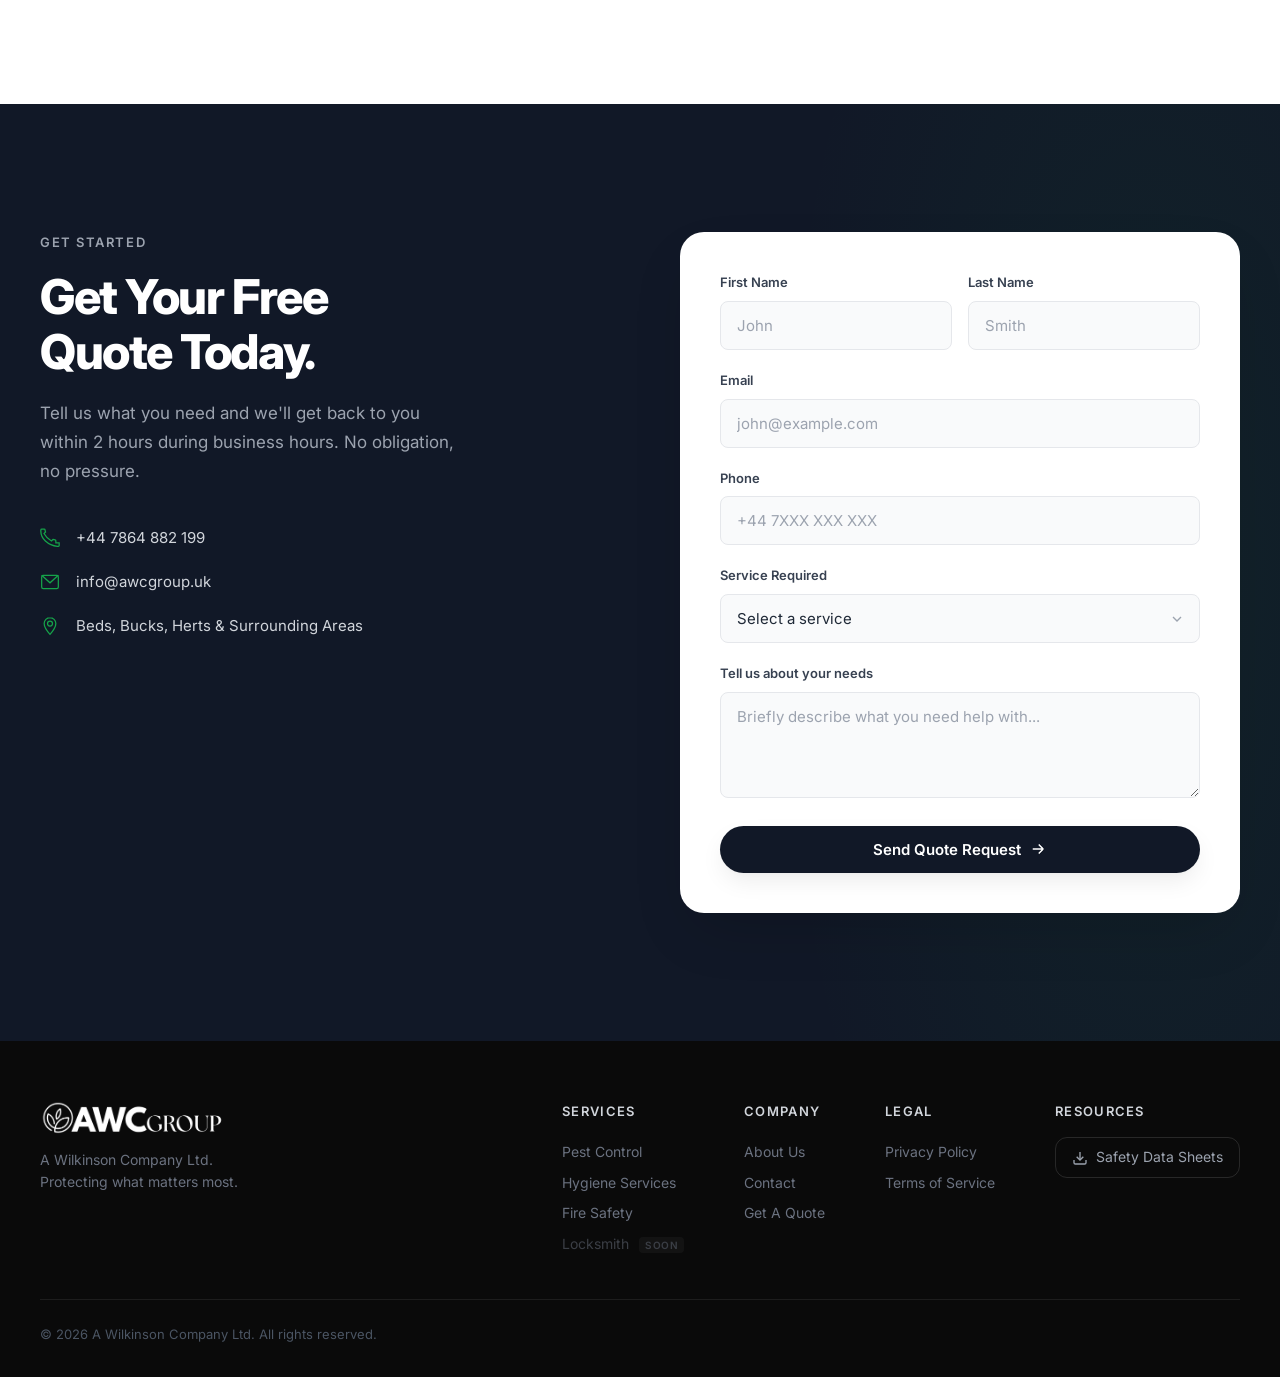
==== commit 3c438d14: "Add Fire Safety badge back to hero section Co-Authored-By: Claude Opus 4.6 <noreply@anthropic.com>" ====
--- a/index.html
+++ b/index.html
@@ -153,6 +153,12 @@
                             <svg viewBox="0 0 24 24" fill="none" stroke="currentColor" stroke-width="1.5"><path d="M3 6L7 4V20L3 22V6Z"/><path d="M7 4L12 2V18L7 20V4Z"/><path d="M12 6C12 6 14 4 16 4C20 4 21 8 21 10C21 14 16 18 12 18"/></svg>
                         </div>
                         <span>Hygiene</span>
+                    </div>
+                    <div class="hero__card hero__card--fire" data-service="fire">
+                        <div class="hero__card-icon">
+                            <svg viewBox="0 0 24 24" fill="none" stroke="currentColor" stroke-width="1.5"><path d="M12 2C8 6 4 10 4 14C4 18.4 7.6 22 12 22C16.4 22 20 18.4 20 14C20 10 16 6 12 2Z"/><path d="M12 22C10 22 8 20 8 18C8 16 10 14 12 12C14 14 16 16 16 18C16 20 14 22 12 22Z"/></svg>
+                        </div>
+                        <span>Fire Safety</span>
                     </div>
                 </div>
             </div>
